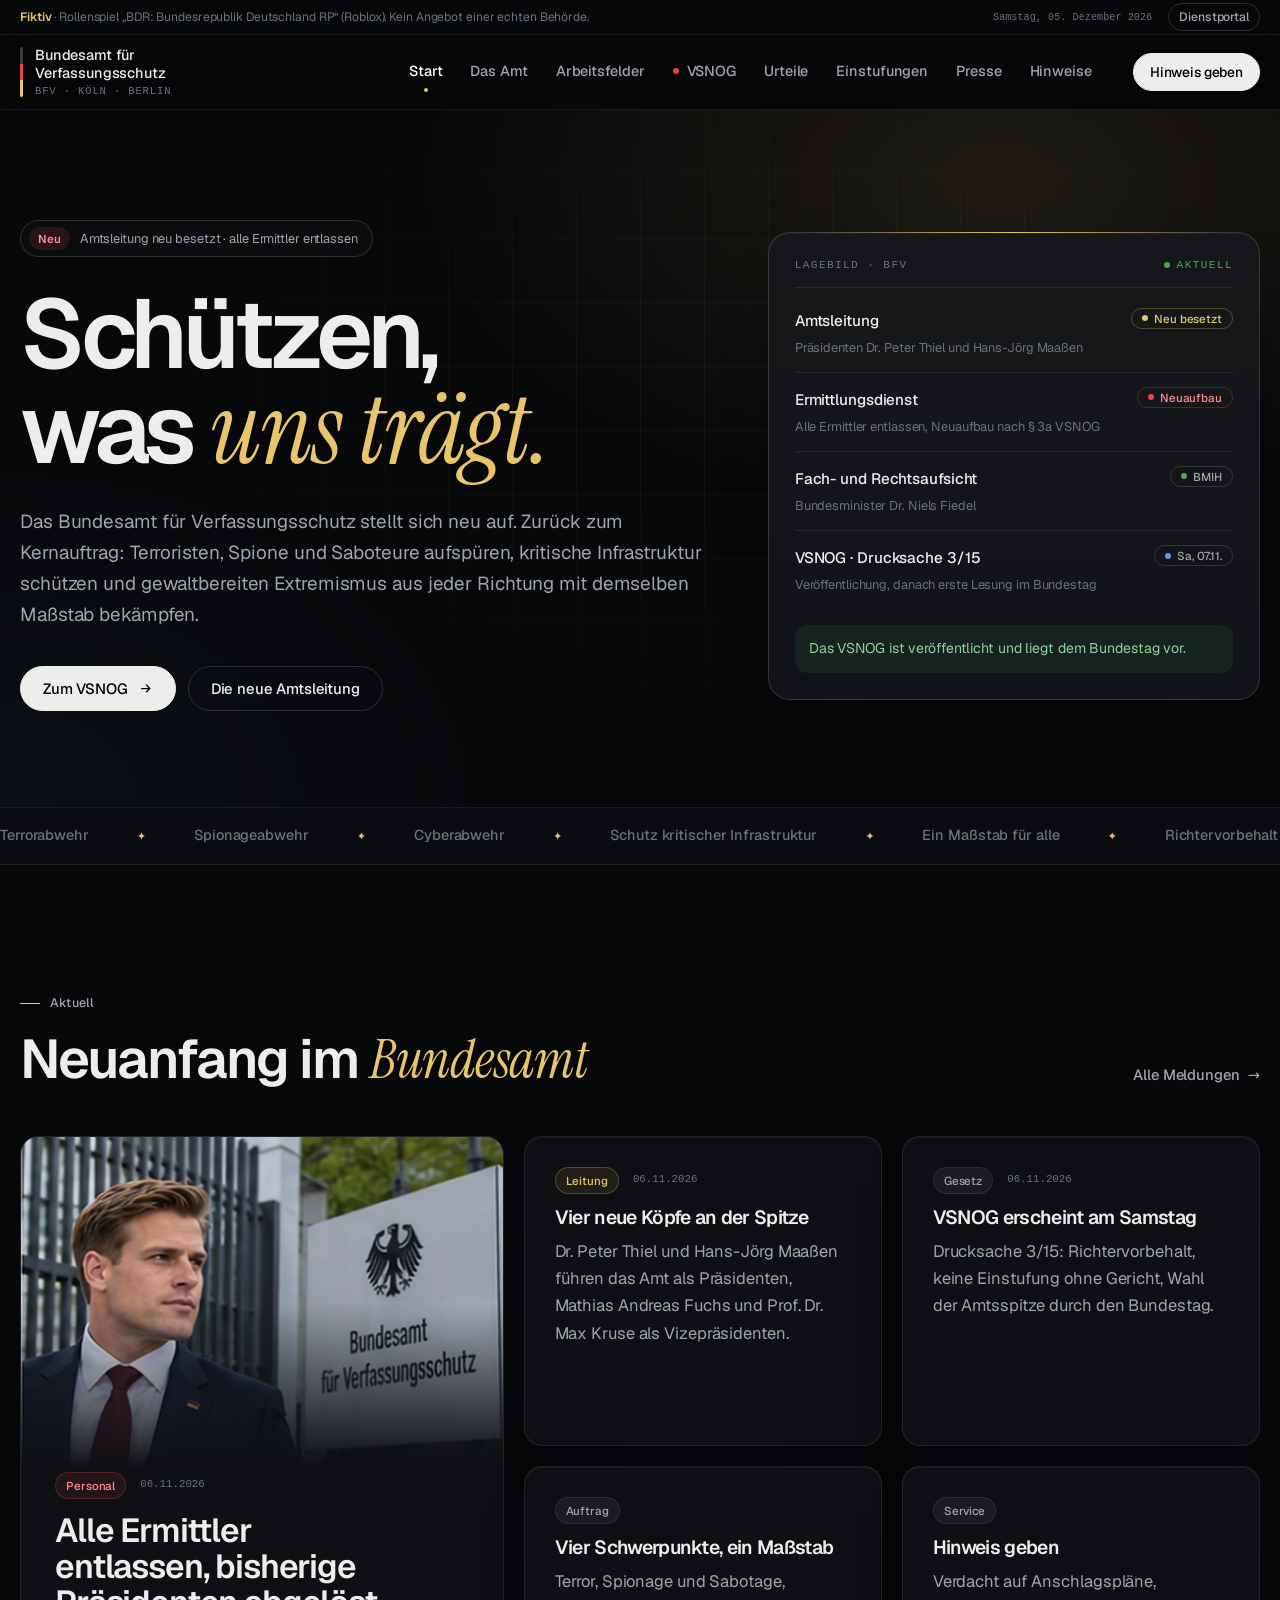
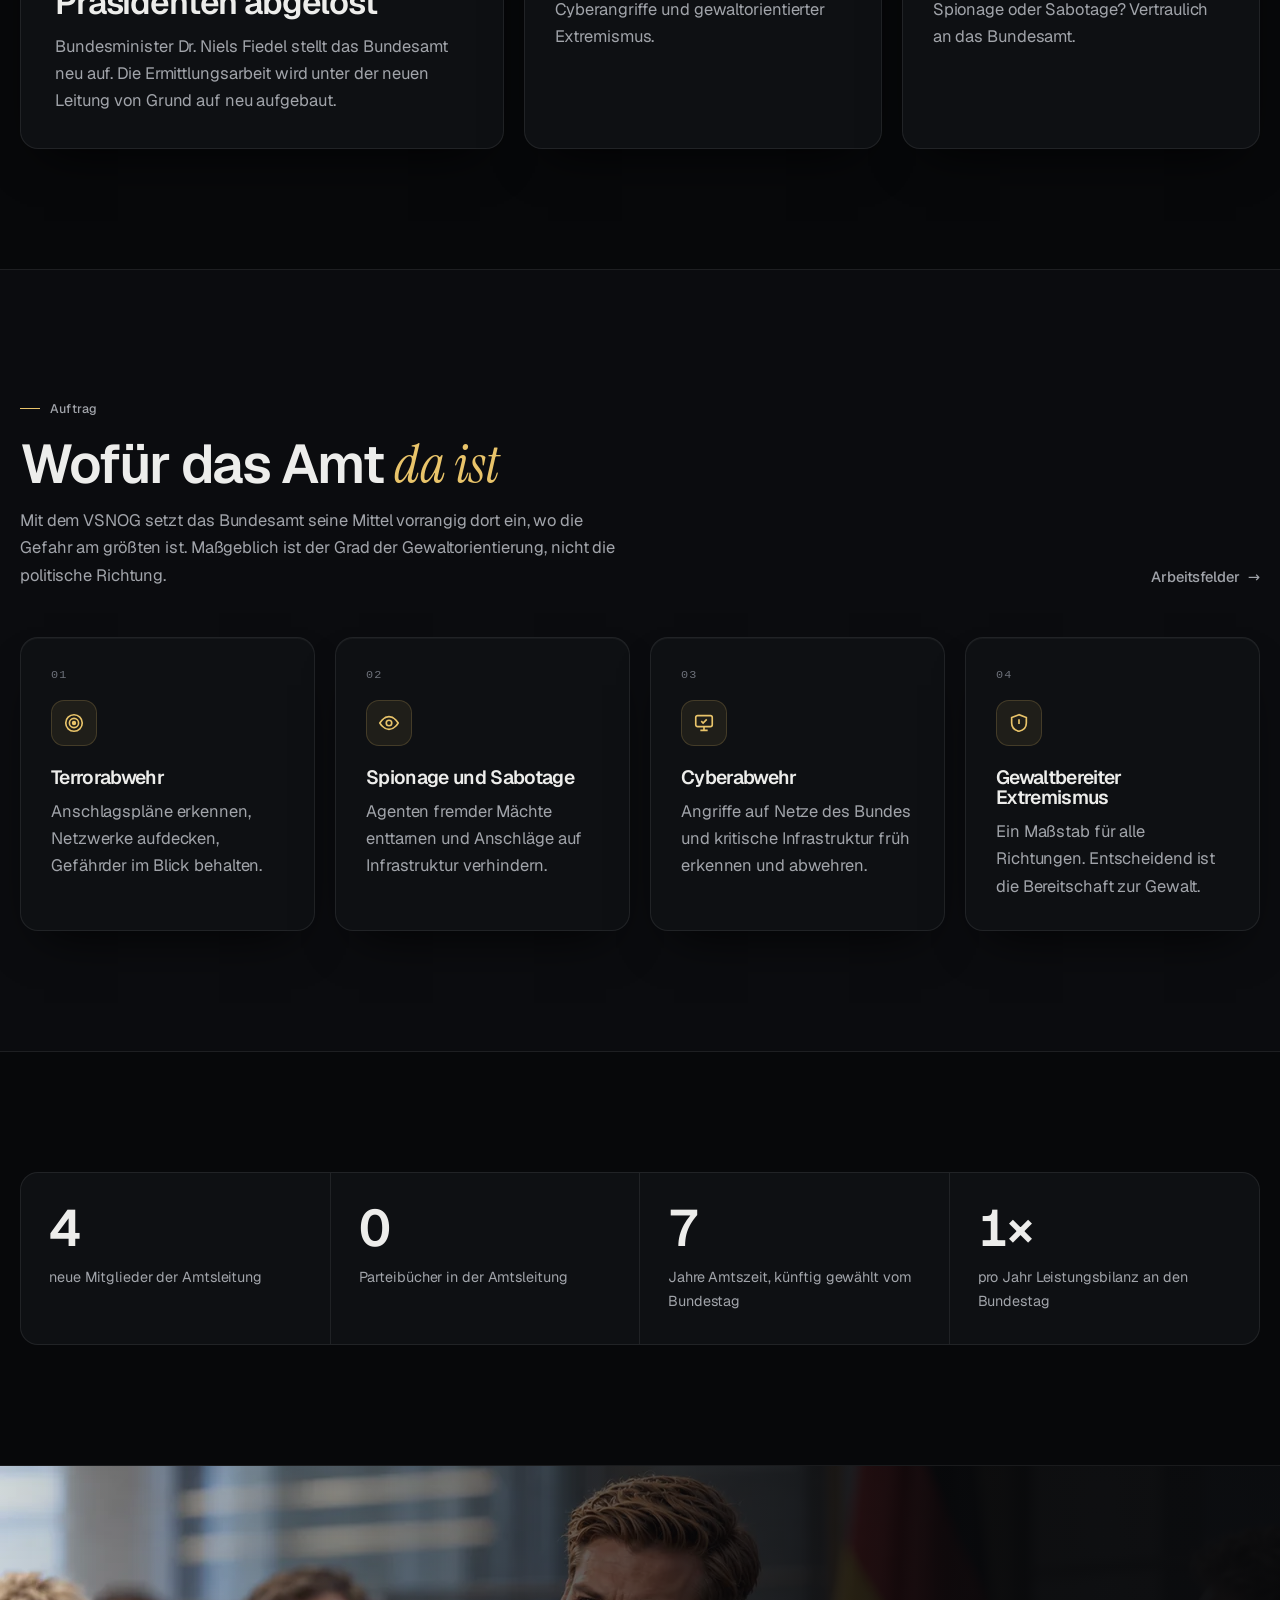
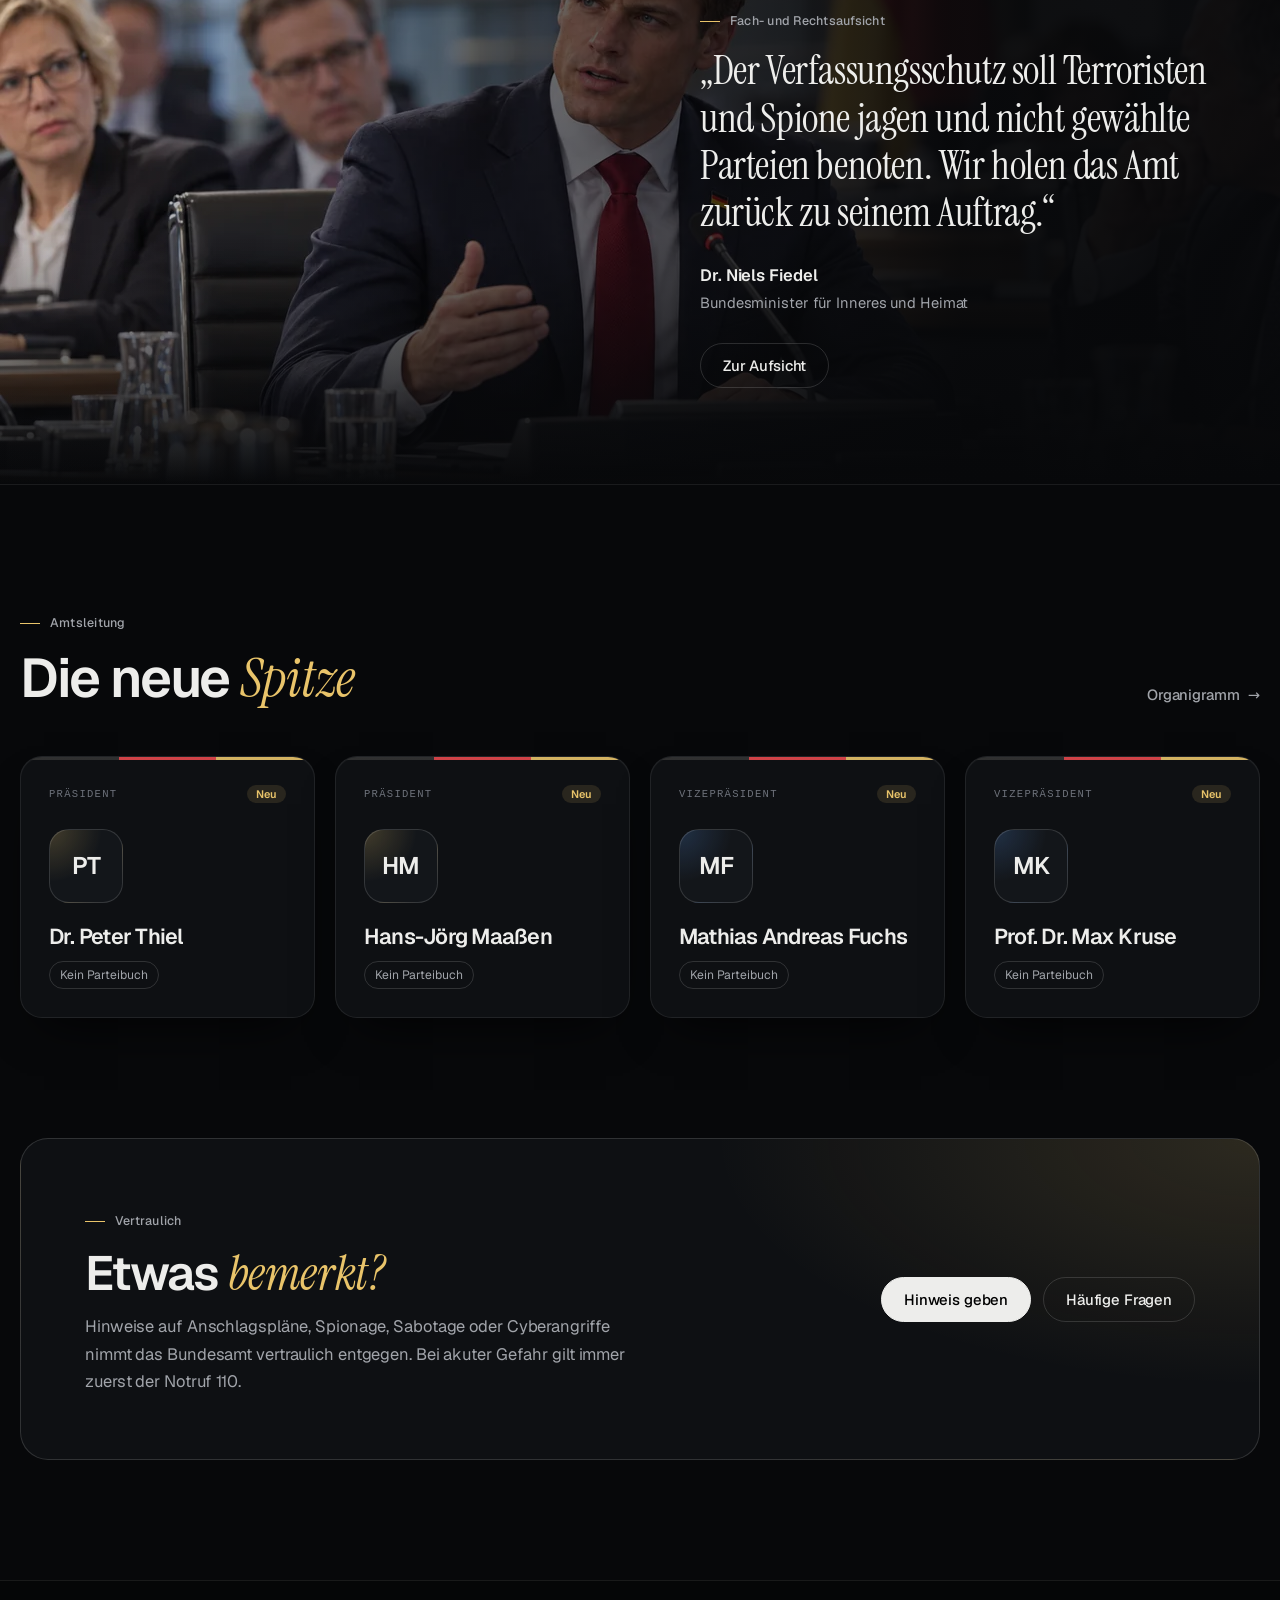
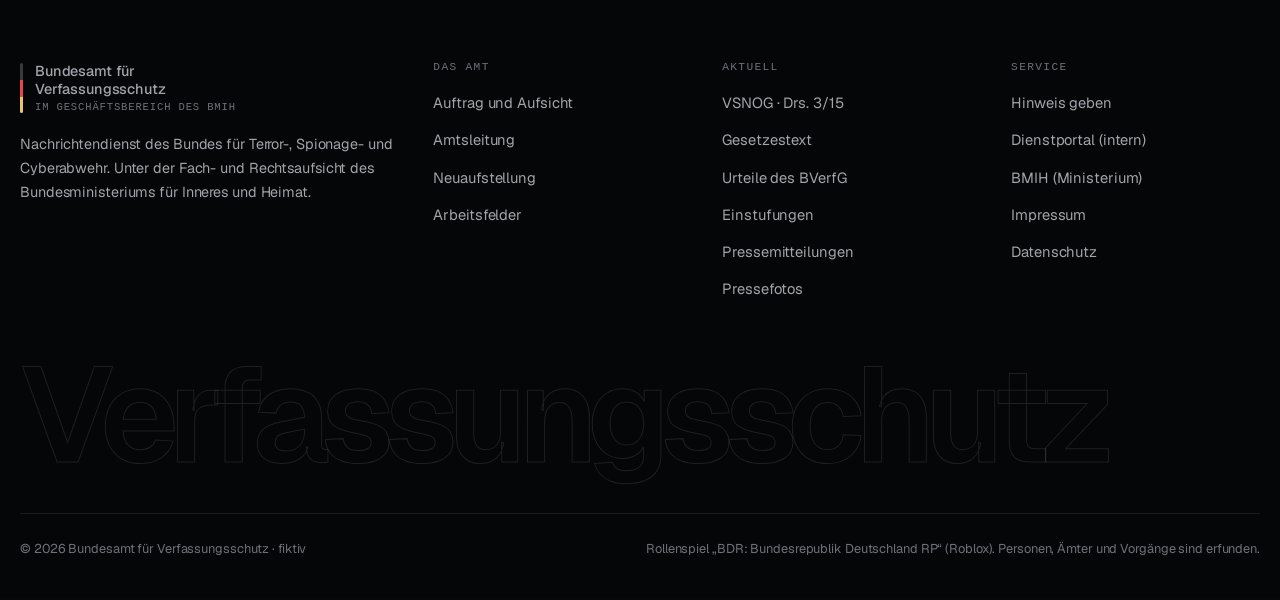
==== index.html @ f642eb8d "Cache-Version anheben, damit der neue Kopf ohne Wappen sofort ankommt Co-Authored-By: Claude Opus 5." ====
<!doctype html>
<html lang="de">
<head>
  <meta charset="utf-8">
  <meta name="viewport" content="width=device-width, initial-scale=1">
  <title>Bundesamt für Verfassungsschutz · fiktiv</title>
  <meta name="description" content="Bundesamt für Verfassungsschutz im Rollenspiel BDR: neue Amtsleitung, Neuaufstellung, VSNOG (Drucksache 3/15) und Arbeitsfelder Terror-, Spionage- und Cyberabwehr.">
  <meta name="robots" content="noindex, nofollow">
  <meta name="theme-color" content="#07080a">
  <link rel="icon" href="assets/logo.svg" type="image/svg+xml">
  <link rel="preload" href="assets/fonts/geist.woff2" as="font" type="font/woff2" crossorigin>
  <link rel="stylesheet" href="assets/vs.css?v=3">
</head>
<body data-page="start">
  <main id="main">
    <section class="hero">
      <div class="hero-grid" aria-hidden="true"></div>
      <div class="container hero-in">
        <div>
          <a class="eyebrow reveal" href="amt.html#personal"><b>Neu</b> Amtsleitung neu besetzt · alle Ermittler entlassen</a>
          <h1 class="reveal" style="--d:.05s">Schützen, was <span class="s">uns trägt.</span></h1>
          <p class="lead reveal" style="--d:.1s">Das Bundesamt für Verfassungsschutz stellt sich neu auf. Zurück zum Kernauftrag: Terroristen, Spione und Saboteure aufspüren, kritische Infrastruktur schützen und gewaltbereiten Extremismus aus jeder Richtung mit demselben Maßstab bekämpfen.</p>
          <div class="actions reveal" style="--d:.15s">
            <a class="btn btn-primary" href="vsnog.html">Zum VSNOG <svg viewBox="0 0 24 24" fill="none" stroke="currentColor" stroke-width="2" aria-hidden="true"><path d="M5 12h14M13 6l6 6-6 6"/></svg></a>
            <a class="btn" href="amt.html#leitung">Die neue Amtsleitung</a>
          </div>
        </div>
        <aside class="lage reveal" style="--d:.2s" data-release="2026-11-07T00:00:00+01:00" aria-label="Lagebild">
          <div class="lage-head"><span>Lagebild · BfV</span><span class="live">Aktuell</span></div>
          <ul>
            <li><b>Amtsleitung</b><span class="pill gold">Neu besetzt</span><small>Präsidenten Dr. Peter Thiel und Hans-Jörg Maaßen</small></li>
            <li><b>Ermittlungsdienst</b><span class="pill red">Neuaufbau</span><small>Alle Ermittler entlassen, Neuaufbau nach § 3a VSNOG</small></li>
            <li><b>Fach- und Rechtsaufsicht</b><span class="pill ok">BMIH</span><small>Bundesminister Dr. Niels Fiedel</small></li>
            <li><b>VSNOG · Drucksache 3/15</b><span class="pill blue">Sa, 07.11.</span><small>Veröffentlichung, danach erste Lesung im Bundestag</small></li>
          </ul>
          <div class="mini-clock" data-clock role="timer" aria-label="Zeit bis zur Veröffentlichung des VSNOG">
            <div><b>00</b><span>Tage</span></div><div><b>00</b><span>Std.</span></div><div><b>00</b><span>Min.</span></div><div><b>00</b><span>Sek.</span></div>
          </div>
          <p class="live-note">Das VSNOG ist veröffentlicht und liegt dem Bundestag vor.</p>
        </aside>
      </div>
    </section>

    <div class="marquee" aria-hidden="true"><div class="marquee-run">
      <span>Terrorabwehr</span><span>Spionageabwehr</span><span>Cyberabwehr</span><span>Schutz kritischer Infrastruktur</span><span>Ein Maßstab für alle</span><span>Richtervorbehalt</span><span>Kontrolle durch den Bundestag</span>
      <span>Terrorabwehr</span><span>Spionageabwehr</span><span>Cyberabwehr</span><span>Schutz kritischer Infrastruktur</span><span>Ein Maßstab für alle</span><span>Richtervorbehalt</span><span>Kontrolle durch den Bundestag</span>
    </div></div>

    <section class="section">
      <div class="container">
        <div class="section-head"><div><span class="kicker">Aktuell</span><h2>Neuanfang im <span class="s">Bundesamt</span></h2></div><a class="more" href="presse.html">Alle Meldungen</a></div>
        <div class="bento">
          <a class="card feature lift reveal" href="amt.html#personal">
            <figure><img src="assets/fotos/bfv.webp" alt="Bundesminister Dr. Niels Fiedel vor dem Bundesamt für Verfassungsschutz" width="978" height="684" decoding="async"></figure>
            <div class="body">
              <div class="meta"><span class="tag red">Personal</span><time datetime="2026-11-06">06.11.2026</time></div>
              <h3>Alle Ermittler entlassen, bisherige Präsidenten abgelöst</h3>
              <p style="margin-top:12px">Bundesminister Dr. Niels Fiedel stellt das Bundesamt neu auf. Die Ermittlungsarbeit wird unter der neuen Leitung von Grund auf neu aufgebaut.</p>
            </div>
          </a>
          <a class="card lift reveal" style="--d:.05s" href="amt.html#leitung">
            <div class="meta"><span class="tag gold">Leitung</span><time datetime="2026-11-06">06.11.2026</time></div>
            <h3>Vier neue Köpfe an der Spitze</h3>
            <p>Dr. Peter Thiel und Hans-Jörg Maaßen führen das Amt als Präsidenten, Mathias Andreas Fuchs und Prof. Dr. Max Kruse als Vizepräsidenten.</p>
          </a>
          <a class="card lift reveal" style="--d:.1s" href="vsnog.html">
            <div class="meta"><span class="tag">Gesetz</span><time datetime="2026-11-06">06.11.2026</time></div>
            <h3>VSNOG erscheint am Samstag</h3>
            <p>Drucksache 3/15: Richtervorbehalt, keine Einstufung ohne Gericht, Wahl der Amtsspitze durch den Bundestag.</p>
          </a>
          <a class="card lift reveal" style="--d:.15s" href="aufgaben.html">
            <div class="meta"><span class="tag">Auftrag</span></div>
            <h3>Vier Schwerpunkte, ein Maßstab</h3>
            <p>Terror, Spionage und Sabotage, Cyberangriffe und gewaltorientierter Extremismus.</p>
          </a>
          <a class="card lift reveal" style="--d:.2s" href="hinweise.html">
            <div class="meta"><span class="tag">Service</span></div>
            <h3>Hinweis geben</h3>
            <p>Verdacht auf Anschlagspläne, Spionage oder Sabotage? Vertraulich an das Bundesamt.</p>
          </a>
        </div>
      </div>
    </section>

    <section class="section alt">
      <div class="container">
        <div class="section-head"><div><span class="kicker">Auftrag</span><h2>Wofür das Amt <span class="s">da ist</span></h2><p>Mit dem VSNOG setzt das Bundesamt seine Mittel vorrangig dort ein, wo die Gefahr am größten ist. Maßgeblich ist der Grad der Gewaltorientierung, nicht die politische Richtung.</p></div><a class="more" href="aufgaben.html">Arbeitsfelder</a></div>
        <div class="grid-4">
          <a class="card lift reveal" href="aufgaben.html#terror"><span class="num">01</span><div class="ico"><svg viewBox="0 0 24 24" fill="none" stroke="currentColor" stroke-width="1.8" aria-hidden="true"><circle cx="12" cy="12" r="9"/><circle cx="12" cy="12" r="5"/><circle cx="12" cy="12" r="1.5" fill="currentColor"/></svg></div><h3>Terrorabwehr</h3><p>Anschlagspläne erkennen, Netzwerke aufdecken, Gefährder im Blick behalten.</p></a>
          <a class="card lift reveal" style="--d:.05s" href="aufgaben.html#spionage"><span class="num">02</span><div class="ico"><svg viewBox="0 0 24 24" fill="none" stroke="currentColor" stroke-width="1.8" aria-hidden="true"><path d="M2 12s4-7 10-7 10 7 10 7-4 7-10 7S2 12 2 12Z"/><circle cx="12" cy="12" r="3"/></svg></div><h3>Spionage und Sabotage</h3><p>Agenten fremder Mächte enttarnen und Anschläge auf Infrastruktur verhindern.</p></a>
          <a class="card lift reveal" style="--d:.1s" href="aufgaben.html#cyber"><span class="num">03</span><div class="ico"><svg viewBox="0 0 24 24" fill="none" stroke="currentColor" stroke-width="1.8" aria-hidden="true"><rect x="3" y="4" width="18" height="12" rx="2"/><path d="M8 20h8M12 16v4M9 10l2 2 4-4"/></svg></div><h3>Cyberabwehr</h3><p>Angriffe auf Netze des Bundes und kritische Infrastruktur früh erkennen und abwehren.</p></a>
          <a class="card lift reveal" style="--d:.15s" href="aufgaben.html#extremismus"><span class="num">04</span><div class="ico"><svg viewBox="0 0 24 24" fill="none" stroke="currentColor" stroke-width="1.8" aria-hidden="true"><path d="M12 3 4 6v6c0 5 3.5 8 8 9 4.5-1 8-4 8-9V6l-8-3Z"/><path d="M12 8v5M12 16h.01"/></svg></div><h3>Gewaltbereiter Extremismus</h3><p>Ein Maßstab für alle Richtungen. Entscheidend ist die Bereitschaft zur Gewalt.</p></a>
        </div>
      </div>
    </section>

    <section class="section">
      <div class="container">
        <div class="stats reveal">
          <div class="stat"><b>4</b><span>neue Mitglieder der Amtsleitung</span></div>
          <div class="stat"><b>0</b><span>Parteibücher in der Amtsleitung</span></div>
          <div class="stat"><b>7</b><span>Jahre Amtszeit, künftig gewählt vom Bundestag</span></div>
          <div class="stat"><b>1×</b><span>pro Jahr Leistungsbilanz an den Bundestag</span></div>
        </div>
      </div>
    </section>

    <section class="stage">
      <img src="assets/fotos/innenausschuss.webp" alt="Bundesminister Dr. Niels Fiedel in einer Sitzung des Innenausschusses" width="1672" height="941" loading="lazy" decoding="async">
      <div class="container">
        <figure class="reveal">
          <span class="kicker">Fach- und Rechtsaufsicht</span>
          <blockquote>„Der Verfassungsschutz soll Terroristen und Spione jagen und nicht gewählte Parteien benoten. Wir holen das Amt zurück zu seinem Auftrag.“</blockquote>
          <figcaption><b>Dr. Niels Fiedel</b><span>Bundesminister für Inneres und Heimat</span></figcaption>
          <a class="btn" href="amt.html#aufsicht">Zur Aufsicht</a>
        </figure>
      </div>
    </section>

    <section class="section">
      <div class="container">
        <div class="section-head"><div><span class="kicker">Amtsleitung</span><h2>Die neue <span class="s">Spitze</span></h2></div><a class="more" href="amt.html#leitung">Organigramm</a></div>
        <div class="grid-4">
          <article class="person reveal" data-rank="p"><div class="top"><span>Präsident</span><span class="new">Neu</span></div><div class="av" aria-hidden="true">PT</div><h3>Dr. Peter Thiel</h3><span class="party">Kein Parteibuch</span></article>
          <article class="person reveal" data-rank="p" style="--d:.05s"><div class="top"><span>Präsident</span><span class="new">Neu</span></div><div class="av" aria-hidden="true">HM</div><h3>Hans-Jörg Maaßen</h3><span class="party">Kein Parteibuch</span></article>
          <article class="person reveal" data-rank="v" style="--d:.1s"><div class="top"><span>Vizepräsident</span><span class="new">Neu</span></div><div class="av" aria-hidden="true">MF</div><h3>Mathias Andreas Fuchs</h3><span class="party">Kein Parteibuch</span></article>
          <article class="person reveal" data-rank="v" style="--d:.15s"><div class="top"><span>Vizepräsident</span><span class="new">Neu</span></div><div class="av" aria-hidden="true">MK</div><h3>Prof. Dr. Max Kruse</h3><span class="party">Kein Parteibuch</span></article>
        </div>
      </div>
    </section>

    <section class="section" style="padding-top:0">
      <div class="container">
        <div class="cta reveal">
          <div><span class="kicker">Vertraulich</span><h2>Etwas <span class="s">bemerkt?</span></h2><p>Hinweise auf Anschlagspläne, Spionage, Sabotage oder Cyberangriffe nimmt das Bundesamt vertraulich entgegen. Bei akuter Gefahr gilt immer zuerst der Notruf 110.</p></div>
          <div class="actions"><a class="btn btn-primary" href="hinweise.html">Hinweis geben</a><a class="btn" href="vsnog.html#fragen">Häufige Fragen</a></div>
        </div>
      </div>
    </section>
  </main>
  <script src="assets/vs.js?v=4"></script>
</body>
</html>
---- assets/vs.css ----
/* Bundesamt für Verfassungsschutz (fiktiv, Rollenspiel) – Gestaltung „Nacht“.
   Nur dunkel. Ruhige Flächen, Haarlinien, große Typografie, Serifen-Kursiv als Akzent. */
@font-face { font-family: "Geist"; src: url("fonts/geist.woff2") format("woff2"); font-weight: 100 900; font-display: swap; }
@font-face { font-family: "Instrument Serif"; src: url("fonts/instrument-serif.woff2") format("woff2"); font-weight: 400; font-display: swap; }
@font-face { font-family: "Instrument Serif"; src: url("fonts/instrument-serif-italic.woff2") format("woff2"); font-weight: 400; font-style: italic; font-display: swap; }
@view-transition { navigation: auto; }

:root {
  color-scheme: dark;
  --font: "Geist", "Segoe UI", system-ui, sans-serif;
  --serif: "Instrument Serif", Georgia, serif;
  --mono: ui-monospace, "SF Mono", "Cascadia Mono", Consolas, monospace;
  --bg: #07080a;
  --bg-2: #0b0c0f;
  --surface: #0e1013;
  --surface-2: #13161a;
  --text: #ededeb;
  --text-2: #a1a4aa;
  --text-3: #6d717a;
  --line: rgb(255 255 255 / 0.08);
  --line-2: rgb(255 255 255 / 0.14);
  --gold: #e9c46a;
  --red: #e5484d;
  --ok: #46a758;
  --blue: #5b9cf5;
  --radius: 18px;
  --shadow: 0 1px 0 rgb(255 255 255 / 0.04) inset, 0 24px 48px -24px rgb(0 0 0 / 0.9);
  --ease: cubic-bezier(.22, 1, .36, 1);
  --w: 1240px;
}

*, *::before, *::after { box-sizing: border-box; }
html { scroll-behavior: smooth; scroll-padding-top: 140px; -webkit-text-size-adjust: 100%; }
body { margin: 0; background: var(--bg); color: var(--text); font: 400 16.5px/1.65 var(--font); letter-spacing: -0.006em; -webkit-font-smoothing: antialiased; overflow-x: hidden; }
img { max-width: 100%; height: auto; display: block; }
h1, h2, h3, h4 { margin: 0; font-weight: 600; letter-spacing: -0.035em; line-height: 1.05; text-wrap: balance; }
p { margin: 0; text-wrap: pretty; }
a { color: var(--text); text-decoration-color: var(--line-2); text-underline-offset: 4px; transition: color .2s, text-decoration-color .2s; }
a:hover { color: #fff; text-decoration-color: var(--gold); }
::selection { background: var(--gold); color: #000; }
:focus-visible { outline: 2px solid var(--gold); outline-offset: 3px; border-radius: 6px; }
.container { width: min(var(--w), 100% - 40px); margin-inline: auto; }
.muted { color: var(--text-2); }
.mono, time { font-family: var(--mono); font-size: .84em; letter-spacing: 0; }
.s { font-family: var(--serif); font-style: italic; font-weight: 400; letter-spacing: -0.01em; color: var(--gold); }
.skip { position: absolute; left: -999px; top: 8px; z-index: 200; padding: 10px 16px; background: var(--text); color: #000; border-radius: 99px; }
.skip:focus { left: 12px; }

/* Lesefortschritt */
.read-progress { position: fixed; inset: 0 0 auto 0; height: 2px; z-index: 120; pointer-events: none; transform-origin: 0 50%; transform: scaleX(var(--rp, 0)); background: linear-gradient(90deg, #333 0 33.3%, var(--red) 33.3% 66.6%, var(--gold) 66.6%); }

/* Hinweisleiste: fiktiv */
.rp-bar { border-bottom: 1px solid var(--line); background: var(--bg); color: var(--text-3); font-size: .76rem; }
.rp-bar .container { display: flex; align-items: center; justify-content: space-between; gap: 16px; min-height: 34px; }
.rp-bar b { color: var(--gold); font-weight: 600; }
.rp-bar .day { white-space: nowrap; }

/* Kopf */
.site-header { position: sticky; top: 0; z-index: 100; background: rgb(7 8 10 / .74); backdrop-filter: saturate(160%) blur(18px); -webkit-backdrop-filter: saturate(160%) blur(18px); border-bottom: 1px solid var(--line); view-transition-name: kopf; }
.head-row { display: flex; align-items: center; gap: 28px; min-height: 74px; }
.logo { display: inline-flex; align-items: stretch; gap: 12px; text-decoration: none; color: var(--text); flex-shrink: 0; }
.logo .flag { display: flex; flex-direction: column; width: 3px; border-radius: 2px; overflow: hidden; }
.logo .flag i { flex: 1; }
.logo .flag i:nth-child(1) { background: #3a3a3a; }
.logo .flag i:nth-child(2) { background: var(--red); }
.logo .flag i:nth-child(3) { background: var(--gold); }
.logo .words { font-size: .9rem; font-weight: 500; letter-spacing: -0.01em; line-height: 1.22; }
.logo .words small { display: block; margin-top: 3px; color: var(--text-3); font: 500 .66rem var(--mono); letter-spacing: .08em; text-transform: uppercase; }
.mainnav { display: flex; gap: 2px; margin-left: auto; }
.mainnav a { position: relative; padding: 8px 13px; border-radius: 99px; color: var(--text-2); font-size: .9rem; font-weight: 500; text-decoration: none; transition: color .2s, background .2s; }
.mainnav a::after { content: ""; position: absolute; left: 50%; bottom: 0; width: 4px; height: 4px; border-radius: 50%; background: var(--gold); transform: translateX(-50%) scale(0); transition: transform .3s var(--ease); }
.mainnav a:hover { color: var(--text); background: rgb(255 255 255 / .04); }
.mainnav a[aria-current="page"] { color: #fff; }
.mainnav a[aria-current="page"]::after { transform: translateX(-50%) scale(1); }
.mainnav a.hot::before { content: ""; display: inline-block; width: 6px; height: 6px; margin-right: 8px; vertical-align: 2px; border-radius: 50%; background: var(--red); animation: hot 2.2s ease-out infinite; }
@keyframes hot { 0% { box-shadow: 0 0 0 0 rgb(229 72 77 / .6); } 70%, 100% { box-shadow: 0 0 0 7px rgb(229 72 77 / 0); } }
.head-cta { flex-shrink: 0; }
.menu-btn { display: none; margin-left: auto; width: 44px; height: 44px; align-items: center; justify-content: center; border: 1px solid var(--line-2); border-radius: 99px; background: transparent; color: var(--text); cursor: pointer; }
.menu-btn svg { width: 18px; height: 18px; }

/* Schaltflächen */
.btn { position: relative; display: inline-flex; align-items: center; gap: 10px; padding: 12px 22px; border: 1px solid var(--line-2); border-radius: 99px; background: transparent; color: var(--text); font: 500 .93rem var(--font); letter-spacing: -0.01em; text-decoration: none; cursor: pointer; transition: background .25s, border-color .25s, color .25s, transform .25s var(--ease), box-shadow .25s; }
.btn:hover { background: rgb(255 255 255 / .06); border-color: rgb(255 255 255 / .3); color: #fff; transform: translateY(-1px); }
.btn:active { transform: scale(.98); }
.btn-primary { background: var(--text); border-color: var(--text); color: #000; }
.btn-primary:hover { background: #fff; border-color: #fff; color: #000; box-shadow: 0 10px 40px -10px rgb(233 196 106 / .55); }
.btn-sm { padding: 9px 16px; font-size: .86rem; }
.btn svg { width: 15px; height: 15px; }

/* Abschnitte */
.section { padding: 120px 0; }
.section.alt { background: var(--bg-2); border-block: 1px solid var(--line); }
.section-head { display: flex; justify-content: space-between; align-items: end; gap: 24px; margin-bottom: 48px; }
.section-head h2 { font-size: clamp(2rem, 4.4vw, 3.4rem); }
.section-head p { margin-top: 14px; max-width: 60ch; color: var(--text-2); }
.kicker { display: inline-flex; align-items: center; gap: 10px; margin-bottom: 16px; color: var(--text-2); font-size: .78rem; font-weight: 500; letter-spacing: .02em; }
.kicker::before { content: ""; width: 20px; height: 1px; background: var(--gold); }
.more { display: inline-flex; align-items: center; gap: 8px; color: var(--text-2); font-size: .92rem; font-weight: 500; text-decoration: none; white-space: nowrap; }
.more::after { content: "→"; transition: transform .3s var(--ease); }
.more:hover { color: #fff; }
.more:hover::after { transform: translateX(4px); }

/* Startbühne */
.hero { position: relative; overflow: hidden; isolation: isolate; padding: 110px 0 96px; border-bottom: 1px solid var(--line); }
.hero::before { content: ""; position: absolute; inset: 0; z-index: -2;
  background: radial-gradient(900px 520px at 78% 10%, rgb(233 196 106 / .10), transparent 65%), radial-gradient(700px 500px at 0% 100%, rgb(91 156 245 / .05), transparent 70%); }
.hero-grid { position: absolute; inset: 0; z-index: -1; opacity: .5; pointer-events: none; overflow: hidden;
  background-image: linear-gradient(var(--line) 1px, transparent 1px), linear-gradient(90deg, var(--line) 1px, transparent 1px);
  background-size: 64px 64px; mask-image: radial-gradient(70% 70% at 60% 40%, #000 20%, transparent 75%); -webkit-mask-image: radial-gradient(70% 70% at 60% 40%, #000 20%, transparent 75%); }
.hero-grid::after { content: ""; position: absolute; left: 0; right: 0; height: 160px; top: -160px; background: linear-gradient(180deg, transparent, rgb(233 196 106 / .07), transparent); animation: scan 9s linear infinite; }
@keyframes scan { to { transform: translateY(1100px); } }
.hero-in { display: grid; grid-template-columns: minmax(0, 1.25fr) minmax(0, .9fr); gap: 64px; align-items: center; }
.eyebrow { display: inline-flex; flex-wrap: wrap; align-items: center; gap: 10px; margin-bottom: 30px; padding: 6px 14px 6px 8px; border: 1px solid var(--line-2); border-radius: 99px; color: var(--text-2); font-size: .8rem; text-decoration: none; background: rgb(255 255 255 / .02); }
.eyebrow b { padding: 2px 9px; border-radius: 99px; background: rgb(229 72 77 / .14); color: #ff8b8e; font-weight: 600; font-size: .72rem; }
a.eyebrow:hover { border-color: rgb(255 255 255 / .3); color: var(--text); }
.hero h1 { font-size: clamp(3rem, 7.6vw, 6.4rem); letter-spacing: -0.055em; line-height: .96; }
.hero h1 .s { display: inline-block; font-size: 1.04em; padding-right: .05em; }
.hero .lead { max-width: 54ch; margin-top: 28px; font-size: 1.18rem; color: var(--text-2); }
.hero .actions { display: flex; flex-wrap: wrap; gap: 12px; margin-top: 36px; }

/* Lagebild-Tafel */
.lage { position: relative; padding: 26px; border: 1px solid var(--line-2); border-radius: 22px; background: linear-gradient(180deg, rgb(255 255 255 / .03), rgb(255 255 255 / .01)), var(--surface); box-shadow: var(--shadow); }
.lage::before { content: ""; position: absolute; left: 26px; right: 26px; top: -1px; height: 1px; background: linear-gradient(90deg, transparent, var(--gold), transparent); }
.lage-head { display: flex; align-items: center; justify-content: space-between; gap: 12px; padding-bottom: 16px; margin-bottom: 6px; border-bottom: 1px solid var(--line); }
.lage-head span { font: 500 .7rem var(--mono); letter-spacing: .12em; text-transform: uppercase; color: var(--text-3); }
.lage-head .live { display: inline-flex; align-items: center; gap: 7px; color: var(--ok); }
.lage-head .live::before { content: ""; width: 6px; height: 6px; border-radius: 50%; background: currentColor; animation: hot 2.2s ease-out infinite; }
.lage ul { list-style: none; margin: 0; padding: 0; }
.lage li { display: grid; grid-template-columns: 1fr auto; gap: 4px 16px; padding: 14px 0; border-bottom: 1px solid var(--line); }
.lage li:last-child { border-bottom: 0; }
.lage li small { grid-column: 1 / -1; color: var(--text-3); font-size: .8rem; }
.lage li b { font-weight: 500; font-size: .95rem; }
.pill { justify-self: end; align-self: start; display: inline-flex; align-items: center; gap: 6px; padding: 2px 10px; border-radius: 99px; border: 1px solid var(--line-2); font: 500 .72rem var(--font); color: var(--text-2); white-space: nowrap; }
.pill::before { content: ""; width: 6px; height: 6px; border-radius: 50%; background: var(--c, var(--text-3)); }
.pill.ok { --c: var(--ok); }
.pill.red { --c: var(--red); color: #ff8b8e; border-color: rgb(229 72 77 / .3); }
.pill.gold { --c: var(--gold); color: var(--gold); border-color: rgb(233 196 106 / .3); }
.pill.blue { --c: var(--blue); }
.mini-clock { display: grid; grid-template-columns: repeat(4, 1fr); gap: 8px; margin-top: 18px; }
.mini-clock div { padding: 10px 4px; text-align: center; border: 1px solid var(--line); border-radius: 12px; background: var(--bg-2); }
.mini-clock b { display: block; font-size: 1.5rem; font-weight: 600; letter-spacing: -0.04em; font-variant-numeric: tabular-nums; }
.mini-clock span { color: var(--text-3); font-size: .7rem; }
.is-live .mini-clock { display: none; }
.live-note { display: none; margin-top: 16px; padding: 12px 14px; border-radius: 12px; background: rgb(70 167 88 / .1); color: #8fd19c; font-size: .88rem; }
.is-live .live-note { display: block; }

/* Laufband */
.marquee { overflow: hidden; border-bottom: 1px solid var(--line); background: var(--bg-2); }
.marquee-run { display: flex; width: max-content; gap: 48px; padding: 16px 0; animation: run 40s linear infinite; }
.marquee span { display: inline-flex; align-items: center; gap: 48px; color: var(--text-3); font-size: .9rem; font-weight: 500; white-space: nowrap; }
.marquee span::after { content: "✦"; color: var(--gold); font-size: .7rem; }
@keyframes run { to { transform: translateX(-50%); } }

/* Flächen */
.card { position: relative; isolation: isolate; padding: 30px; background: var(--surface); border: 1px solid var(--line); border-radius: var(--radius); box-shadow: var(--shadow); transition: border-color .35s, transform .5s var(--ease); }
.card::after { content: ""; position: absolute; inset: 0; z-index: -1; border-radius: inherit; opacity: 0; pointer-events: none; transition: opacity .4s; background: radial-gradient(420px circle at var(--mx, 50%) var(--my, 0%), rgb(233 196 106 / .07), transparent 60%); }
.card:hover::after { opacity: 1; }
a.card { display: block; text-decoration: none; color: var(--text); }
a.card:hover, .card.lift:hover { border-color: var(--line-2); transform: translateY(-3px); color: var(--text); }
.card h3 { font-size: 1.2rem; margin-bottom: 10px; }
.card p { color: var(--text-2); }
.ico { display: grid; place-items: center; width: 46px; height: 46px; margin-bottom: 22px; border-radius: 13px; color: var(--gold); background: rgb(233 196 106 / .08); border: 1px solid rgb(233 196 106 / .18); }
.ico svg { width: 22px; height: 22px; }
.grid-4 { display: grid; grid-template-columns: repeat(4, minmax(0, 1fr)); gap: 20px; }
.grid-3 { display: grid; grid-template-columns: repeat(3, minmax(0, 1fr)); gap: 20px; }
.grid-2 { display: grid; grid-template-columns: repeat(2, minmax(0, 1fr)); gap: 20px; }
.two { display: grid; grid-template-columns: minmax(0, 1fr) minmax(0, 1.1fr); gap: 64px; align-items: start; }
.num { display: block; margin-bottom: 18px; color: var(--text-3); font: 500 .74rem var(--mono); letter-spacing: .1em; }
.card .foot { display: flex; justify-content: space-between; align-items: center; gap: 12px; margin-top: 22px; padding-top: 16px; border-top: 1px solid var(--line); color: var(--text-3); font-size: .8rem; }

/* Bento Start */
.bento { display: grid; grid-template-columns: 1.35fr 1fr 1fr; gap: 20px; }
.bento .feature { grid-row: span 2; display: flex; flex-direction: column; padding: 0; overflow: hidden; }
.bento .feature figure { margin: 0; position: relative; aspect-ratio: 16 / 11; overflow: hidden; }
.bento .feature img { width: 100%; height: 100%; object-fit: cover; transition: transform 1.2s var(--ease); }
.bento .feature:hover img { transform: scale(1.03); }
.bento .feature figure::after { content: ""; position: absolute; inset: auto 0 0 0; height: 50%; background: linear-gradient(transparent, var(--surface)); }
.bento .feature .body { padding: 4px 34px 34px; margin-top: auto; }
.bento .feature h3 { font-size: clamp(1.6rem, 2.6vw, 2.2rem); letter-spacing: -0.035em; line-height: 1.08; }
.meta { display: flex; flex-wrap: wrap; align-items: center; gap: 8px 14px; margin-bottom: 14px; color: var(--text-3); font-size: .8rem; }
.tag { padding: 3px 10px; border-radius: 99px; background: rgb(255 255 255 / .05); border: 1px solid var(--line); color: var(--text-2); font-size: .72rem; font-weight: 500; }
.tag.red { background: rgb(229 72 77 / .1); border-color: rgb(229 72 77 / .25); color: #ff8b8e; }
.tag.gold { background: rgb(233 196 106 / .08); border-color: rgb(233 196 106 / .25); color: var(--gold); }

/* Zahlen */
.stats { display: grid; grid-template-columns: repeat(4, minmax(0, 1fr)); border: 1px solid var(--line); border-radius: var(--radius); overflow: hidden; background: var(--surface); }
.stat { padding: 30px 28px; border-right: 1px solid var(--line); }
.stat:last-child { border-right: 0; }
.stat b { display: block; font-size: clamp(2.2rem, 4vw, 3.2rem); font-weight: 600; letter-spacing: -0.05em; line-height: 1; font-variant-numeric: tabular-nums; }
.stat b .s { font-size: .9em; }
.stat span { display: block; margin-top: 12px; color: var(--text-2); font-size: .9rem; }

/* Zitat mit Foto */
.stage { position: relative; overflow: hidden; isolation: isolate; min-height: 620px; display: flex; align-items: flex-end; border-block: 1px solid var(--line); }
.stage > img { position: absolute; inset: 0; z-index: -2; width: 100%; height: 100%; object-fit: cover; object-position: 30% 30%; }
.stage::before { content: ""; position: absolute; inset: 0; z-index: -1; background: linear-gradient(90deg, rgb(7 8 10 / .15) 0%, rgb(7 8 10 / .7) 52%, rgb(7 8 10 / .96) 75%), linear-gradient(0deg, var(--bg) 0%, transparent 40%); }
.stage .container { display: flex; justify-content: flex-end; padding: 96px 0; }
.stage figure { margin: 0; max-width: 560px; }
.stage blockquote { margin: 0 0 26px; font-family: var(--serif); font-size: clamp(1.7rem, 3.2vw, 2.5rem); line-height: 1.18; letter-spacing: -0.01em; }
.stage figcaption b { display: block; font-weight: 600; }
.stage figcaption span { color: var(--text-2); font-size: .92rem; }
.stage .btn { margin-top: 26px; }

/* Leitung / Organigramm */
.org { display: grid; justify-items: center; }
.org-top { display: flex; align-items: center; gap: 22px; padding: 22px 30px 22px 22px; background: var(--surface); border: 1px solid var(--line-2); border-radius: 22px; box-shadow: var(--shadow); }
.org-top img { width: 76px; height: 76px; border-radius: 50%; object-fit: cover; border: 1px solid var(--line-2); }
.org-top h3 { font-size: 1.3rem; }
.role { display: block; margin-bottom: 6px; color: var(--gold); font: 500 .7rem var(--mono); letter-spacing: .12em; text-transform: uppercase; }
.org-line { width: 1px; height: 48px; background: linear-gradient(var(--line-2), var(--gold)); }
.tier { margin: 8px 0 22px; padding: 4px 12px; border: 1px solid var(--line-2); border-radius: 99px; color: var(--text-2); font: 500 .74rem var(--mono); letter-spacing: .08em; text-transform: uppercase; background: var(--bg); }
.people { display: grid; grid-template-columns: repeat(2, minmax(0, 340px)); gap: 20px; justify-content: center; width: 100%; }
.person { position: relative; overflow: hidden; padding: 28px; border: 1px solid var(--line); border-radius: 22px; background: var(--surface); box-shadow: var(--shadow); transition: transform .5s var(--ease), border-color .35s; }
.person:hover { transform: translateY(-3px); border-color: var(--line-2); }
.person::before { content: ""; position: absolute; inset: 0 0 auto 0; height: 3px; background: linear-gradient(90deg, #333 0 33.3%, var(--red) 33.3% 66.6%, var(--gold) 66.6%); opacity: .9; }
.person .top { display: flex; justify-content: space-between; align-items: center; margin-bottom: 26px; color: var(--text-3); font: 500 .66rem var(--mono); letter-spacing: .12em; text-transform: uppercase; }
.person .new { padding: 2px 9px; border-radius: 99px; background: rgb(233 196 106 / .12); color: var(--gold); font: 600 .68rem var(--font); letter-spacing: 0; text-transform: none; }
.av { display: grid; place-items: center; width: 74px; height: 74px; margin-bottom: 22px; border-radius: 20px; font-size: 1.5rem; font-weight: 600; letter-spacing: -0.04em; color: var(--text); background: radial-gradient(120% 120% at 0% 0%, rgb(233 196 106 / .22), transparent 60%), var(--surface-2); border: 1px solid var(--line-2); }
.person[data-rank="v"] .av { background: radial-gradient(120% 120% at 0% 0%, rgb(91 156 245 / .2), transparent 60%), var(--surface-2); }
.person h3 { font-size: 1.35rem; }
.person p { margin-top: 12px; color: var(--text-2); font-size: .92rem; }
.person .party { display: inline-flex; margin-top: 14px; padding: 3px 10px; border-radius: 99px; border: 1px solid var(--line-2); color: var(--text-2); font-size: .76rem; }
.person .code { height: 22px; margin-top: 24px; opacity: .35; background: repeating-linear-gradient(90deg, var(--text) 0 2px, transparent 2px 4px, var(--text) 4px 5px, transparent 5px 9px, var(--text) 9px 12px, transparent 12px 14px); }

/* Personalmeldungen */
.alert { display: grid; grid-template-columns: auto 1fr auto; gap: 24px; align-items: start; padding: 30px; border: 1px solid rgb(229 72 77 / .18); border-radius: var(--radius); background: radial-gradient(90% 140% at 0% 0%, rgb(229 72 77 / .06), transparent 60%), var(--surface); }
.alert + .alert { margin-top: 16px; }
.alert .ic { display: grid; place-items: center; width: 48px; height: 48px; border-radius: 13px; color: #ff8b8e; background: rgb(229 72 77 / .1); border: 1px solid rgb(229 72 77 / .25); }
.alert .ic svg { width: 22px; height: 22px; }
.alert time { color: var(--text-3); }
.alert h3 { margin: 8px 0 10px; font-size: 1.35rem; }
.alert p { color: var(--text-2); max-width: 70ch; }
.stamp { padding: 6px 14px; border-radius: 99px; border: 1px solid rgb(229 72 77 / .4); color: #ff8b8e; font-size: .8rem; font-weight: 500; background: rgb(229 72 77 / .08); white-space: nowrap; }

/* Foto-Band */
.photo-band { display: grid; grid-template-columns: 1.2fr 1fr; margin: 0 0 24px; overflow: hidden; border: 1px solid var(--line); border-radius: var(--radius); background: var(--surface); }
.photo-band img { width: 100%; height: 100%; object-fit: cover; min-height: 320px; }
.photo-band figcaption { display: flex; flex-direction: column; justify-content: center; gap: 10px; padding: 48px; }
.photo-band figcaption b { font-size: 1.8rem; font-weight: 600; letter-spacing: -0.035em; line-height: 1.1; }
.photo-band figcaption span { color: var(--text-2); }

/* Seitenkopf */
.page-head { position: relative; overflow: hidden; isolation: isolate; padding: 100px 0 80px; border-bottom: 1px solid var(--line); }
.page-head::before { content: ""; position: absolute; inset: 0; z-index: -2; background: radial-gradient(700px 360px at 80% 0%, rgb(233 196 106 / .08), transparent 70%); }
.page-head .hero-grid { opacity: .35; }
.page-head h1 { max-width: 18ch; font-size: clamp(2.6rem, 6.4vw, 5rem); letter-spacing: -0.045em; margin-bottom: 20px; }
.page-head p { max-width: 62ch; font-size: 1.15rem; color: var(--text-2); }
.crumbs { margin-bottom: 26px; color: var(--text-3); font-size: .8rem; }
.crumbs a { color: var(--text-3); }

/* Unternavigation */
.subnav { position: sticky; top: 75px; z-index: 50; border-bottom: 1px solid var(--line); background: rgb(7 8 10 / .82); backdrop-filter: blur(16px); -webkit-backdrop-filter: blur(16px); }
.subnav .container { display: flex; gap: 4px; overflow-x: auto; padding: 10px 0; scrollbar-width: none; }
.subnav .container::-webkit-scrollbar { display: none; }
.subnav a { flex-shrink: 0; padding: 7px 14px; border-radius: 99px; color: var(--text-2); font-size: .88rem; text-decoration: none; transition: background .2s, color .2s; }
.subnav a:hover { color: var(--text); background: rgb(255 255 255 / .05); }
.subnav a.on { background: var(--gold); color: #000; }

/* Vergleich */
.compare { border: 1px solid var(--line); border-radius: var(--radius); overflow: hidden; background: var(--surface); }
.cmp-row { display: grid; grid-template-columns: 1fr 1.3fr 1.3fr; gap: 24px; padding: 20px 28px; border-bottom: 1px solid var(--line); }
.cmp-row:last-child { border-bottom: 0; }
.cmp-head { background: var(--bg-2); color: var(--text-3); font: 500 .72rem var(--mono); letter-spacing: .1em; text-transform: uppercase; }
.cmp-head .g { color: var(--gold); }
.cmp-row b { font-weight: 500; }
.cmp-row .old { color: var(--text-3); text-decoration: line-through; text-decoration-color: rgb(229 72 77 / .5); }
.cmp-row .new::before { content: "✓ "; color: var(--ok); }

/* Zeitleiste */
.timeline { display: grid; grid-template-columns: repeat(5, minmax(0, 1fr)); list-style: none; margin: 0; padding: 0; }
.timeline li { position: relative; padding: 34px 20px 0 0; }
.timeline li::before { content: ""; position: absolute; top: 8px; left: 0; right: 0; height: 1px; background: var(--line-2); }
.timeline li::after { content: ""; position: absolute; top: 3px; left: 0; width: 11px; height: 11px; border-radius: 50%; background: var(--bg); border: 1px solid var(--line-2); }
.timeline li.done::after { background: var(--text); border-color: var(--text); }
.timeline li.now::after { background: var(--gold); border-color: var(--gold); box-shadow: 0 0 0 6px rgb(233 196 106 / .18); }
.timeline time { color: var(--text-3); }
.timeline b { display: block; margin: 6px 0; font-weight: 600; }
.timeline p { color: var(--text-2); font-size: .9rem; }

/* FAQ */
.faq { display: grid; gap: 12px; }
.faq details { border: 1px solid var(--line); border-radius: 16px; background: var(--surface); transition: border-color .3s; }
.faq details[open] { border-color: var(--line-2); }
.faq summary { display: flex; justify-content: space-between; align-items: center; gap: 16px; padding: 20px 24px; cursor: pointer; list-style: none; font-weight: 500; }
.faq summary::-webkit-details-marker { display: none; }
.faq summary::after { content: "+"; color: var(--gold); font-size: 1.3rem; transition: transform .3s var(--ease); }
.faq details[open] summary::after { transform: rotate(45deg); }
.faq details p { padding: 0 24px 22px; color: var(--text-2); }

/* Gesetzestext */
.law-text { display: grid; grid-template-columns: 240px minmax(0, 1fr); gap: 48px; align-items: start; }
.law-toc { position: sticky; top: 150px; display: grid; gap: 4px; padding: 20px; border: 1px solid var(--line); border-radius: 16px; background: var(--surface); }
.law-toc b { margin-bottom: 8px; color: var(--text-3); font: 500 .7rem var(--mono); letter-spacing: .12em; text-transform: uppercase; }
.law-toc a { padding: 6px 10px; border-radius: 8px; color: var(--text-2); font-size: .9rem; text-decoration: none; }
.law-toc a:hover { background: rgb(255 255 255 / .05); color: var(--text); }
.art { margin-bottom: 44px; }
.art h3 { font-size: 1.7rem; }
.art .sub { margin: 6px 0 20px; color: var(--gold); font-family: var(--serif); font-style: italic; font-size: 1.3rem; }
.art details { margin-bottom: 12px; border: 1px solid var(--line); border-radius: 16px; background: var(--surface); }
.art summary { padding: 18px 22px; cursor: pointer; list-style: none; font-weight: 500; }
.art summary::-webkit-details-marker { display: none; }
.art summary small { margin-left: 8px; color: var(--text-3); font-weight: 400; }
.art summary::before { content: "§"; margin-right: 12px; color: var(--gold); font-family: var(--serif); }
.norm { padding: 0 22px 22px; }
.norm p, .art > p { margin-bottom: 12px; color: var(--text-2); }
.norm ol { margin: 0 0 12px; color: var(--text-2); }
.why { padding: 14px 16px; border-left: 2px solid var(--gold); border-radius: 0 10px 10px 0; background: rgb(233 196 106 / .05); }
.why b { color: var(--text); }

/* Drucksache */
.ds-strip { display: flex; flex-wrap: wrap; margin-bottom: 30px; border: 1px solid var(--line-2); border-radius: 99px; width: fit-content; overflow: hidden; font-size: .78rem; color: var(--text-2); }
.ds-strip span { padding: 6px 14px; border-right: 1px solid var(--line); }
.ds-strip span:last-child { border-right: 0; }
.ds-strip .red { background: rgb(229 72 77 / .12); color: #ff8b8e; font-weight: 600; }
.big-title { font-size: clamp(4rem, 12vw, 9.5rem); letter-spacing: -0.07em; line-height: .9; }
.big-title .s { font-size: 1.02em; }

/* Meldungen */
.news { display: grid; border-top: 1px solid var(--line); }
.news-item { display: grid; grid-template-columns: 140px minmax(0, 1fr) 220px; gap: 32px; align-items: start; padding: 32px 0; border-bottom: 1px solid var(--line); }
.news-item time { color: var(--text-3); padding-top: 4px; }
.news-item h3 { font-size: 1.35rem; margin: 8px 0 10px; }
.news-item p { color: var(--text-2); }
.news-item img { width: 100%; aspect-ratio: 4 / 3; object-fit: cover; border-radius: 12px; border: 1px solid var(--line); }

/* Galerie */
.gallery { columns: 3 280px; column-gap: 20px; }
.gallery figure { break-inside: avoid; margin: 0 0 20px; overflow: hidden; border: 1px solid var(--line); border-radius: 16px; background: var(--surface); }
.gallery button { display: block; width: 100%; padding: 0; border: 0; background: none; cursor: zoom-in; overflow: hidden; }
.gallery img { width: 100%; transition: transform .9s var(--ease); }
.gallery figure:hover img { transform: scale(1.03); }
.gallery figcaption { display: flex; justify-content: space-between; align-items: center; gap: 12px; padding: 14px 16px; font-size: .88rem; color: var(--text-2); }
.gallery figcaption a { color: var(--gold); font-size: .8rem; white-space: nowrap; }
.lightbox { position: fixed; inset: 0; z-index: 300; width: 100%; height: 100%; max-width: none; max-height: none; margin: 0; padding: 24px; border: 0; background: rgb(7 8 10 / .94); color: var(--text); }
.lightbox[open] { display: grid; place-items: center; }
.lightbox figure { margin: 0; }
.lightbox img { max-width: min(1400px, 100%); max-height: 80vh; margin: 0 auto; border-radius: 12px; }
.lightbox p { margin-top: 14px; text-align: center; color: var(--text-2); }
.lightbox .close { position: absolute; top: 18px; right: 18px; }

/* Formular Hinweise */
.form { display: grid; gap: 16px; padding: 34px; border: 1px solid var(--line-2); border-radius: 22px; background: var(--surface); }
.form label { display: grid; gap: 8px; font-size: .88rem; color: var(--text-2); }
.form input, .form select, .form textarea { width: 100%; padding: 13px 16px; border: 1px solid var(--line-2); border-radius: 12px; background: var(--bg-2); color: var(--text); font: inherit; transition: border-color .2s; }
.form input:focus, .form select:focus, .form textarea:focus { outline: none; border-color: var(--gold); }
.form textarea { min-height: 140px; resize: vertical; }
.form .note { font-size: .8rem; color: var(--text-3); }
.form-done { display: none; padding: 16px; border-radius: 12px; background: rgb(70 167 88 / .1); color: #8fd19c; }
.form.sent .form-done { display: block; }
.list-plain { list-style: none; margin: 0; padding: 0; }
.list-plain li { display: flex; gap: 14px; padding: 16px 0; border-bottom: 1px solid var(--line); color: var(--text-2); }
.list-plain li::before { content: ""; flex-shrink: 0; width: 6px; height: 6px; margin-top: .65em; border-radius: 50%; background: var(--gold); }
.list-plain li b { color: var(--text); font-weight: 500; }

.notice { padding: 20px 24px; border: 1px solid rgb(233 196 106 / .3); border-radius: 16px; background: rgb(233 196 106 / .06); color: var(--text-2); }
.notice b { color: var(--gold); }
.prose { max-width: 72ch; }
.prose h2 { font-size: 1.6rem; margin: 40px 0 14px; }
.prose p, .prose li { color: var(--text-2); margin-bottom: 12px; }

/* CTA-Band */
.cta { position: relative; overflow: hidden; padding: 64px; border: 1px solid var(--line-2); border-radius: 28px; background: radial-gradient(80% 140% at 100% 0%, rgb(233 196 106 / .14), transparent 55%), var(--surface); display: flex; justify-content: space-between; align-items: center; gap: 40px; }
.cta h2 { font-size: clamp(2rem, 4vw, 3rem); max-width: 18ch; }
.cta p { margin-top: 14px; color: var(--text-2); max-width: 52ch; }
.cta .actions { display: flex; gap: 12px; flex-wrap: wrap; flex-shrink: 0; }

/* Fuß */
.footer { padding: 80px 0 40px; border-top: 1px solid var(--line); background: #050607; color: var(--text-2); overflow: hidden; }
.foot-grid { display: grid; grid-template-columns: 1.5fr repeat(3, 1fr); gap: 40px; }
.footer h4 { margin-bottom: 16px; color: var(--text-3); font: 500 .7rem var(--mono); letter-spacing: .12em; text-transform: uppercase; }
.footer ul { list-style: none; margin: 0; padding: 0; display: grid; gap: 10px; }
.footer a { color: var(--text-2); text-decoration: none; font-size: .92rem; }
.footer a:hover { color: #fff; }
.footer .claim { margin-top: 20px; max-width: 38ch; font-size: .9rem; }
.foot-bottom { display: flex; justify-content: space-between; gap: 20px; flex-wrap: wrap; margin-top: 40px; padding-top: 24px; border-top: 1px solid var(--line); color: var(--text-3); font-size: .8rem; }
.foot-word { margin-top: 56px; font-size: clamp(3rem, 10.5vw, 9rem); font-weight: 600; letter-spacing: -0.07em; line-height: .85; color: transparent; -webkit-text-stroke: 1px rgb(255 255 255 / .1); user-select: none; white-space: nowrap; }

.to-top { position: fixed; right: 22px; bottom: 22px; z-index: 90; display: grid; place-items: center; width: 46px; height: 46px; border: 1px solid var(--line-2); border-radius: 50%; background: rgb(14 16 19 / .85); backdrop-filter: blur(10px); color: var(--text); cursor: pointer; opacity: 0; transform: translateY(10px); pointer-events: none; transition: opacity .3s, transform .3s var(--ease); }
.to-top.show { opacity: 1; transform: none; pointer-events: auto; }
.to-top svg { width: 18px; height: 18px; }

/* Einblenden */
.js .reveal { opacity: 0; transform: translateY(18px); transition: opacity .9s var(--ease) var(--d, 0s), transform .9s var(--ease) var(--d, 0s); }
.js .reveal.in { opacity: 1; transform: none; }

@media (prefers-reduced-motion: reduce) {
  *, *::before, *::after { animation: none !important; transition: none !important; scroll-behavior: auto !important; }
  .js .reveal { opacity: 1; transform: none; }
}

@media (max-width: 1100px) {
  .mainnav { display: none; }
  .menu-btn { display: inline-flex; }
  .head-cta { display: none; }
  .site-header.open .mainnav { display: grid; position: absolute; left: 0; right: 0; top: 100%; margin: 0; padding: 12px 20px 22px; gap: 2px; background: rgb(7 8 10 / .97); border-bottom: 1px solid var(--line); }
  .site-header.open .mainnav a { padding: 14px 12px; font-size: 1.05rem; }
  .hero-in, .two { grid-template-columns: 1fr; gap: 48px; }
  .grid-4 { grid-template-columns: repeat(2, minmax(0, 1fr)); }
  .bento { grid-template-columns: 1fr 1fr; }
  .bento .feature { grid-column: 1 / -1; grid-row: auto; }
  .foot-grid { grid-template-columns: 1fr 1fr; }
  .law-text { grid-template-columns: 1fr; }
  .law-toc { position: static; }
  .news-item { grid-template-columns: 120px minmax(0, 1fr); }
  .news-item img { display: none; }
  .cta { flex-direction: column; align-items: flex-start; padding: 44px; }
}
@media (max-width: 720px) {
  body { font-size: 16px; }
  .container { width: calc(100% - 32px); }
  .rp-bar .day { display: none; }
  .head-row { min-height: 66px; }
  .subnav { top: 67px; }
  .section { padding: 80px 0; }
  .hero { padding: 64px 0 60px; }
  .hero .lead { font-size: 1.05rem; }
  .section-head { display: block; }
  .section-head .more { margin-top: 18px; }
  .grid-4, .grid-3, .grid-2, .bento { grid-template-columns: 1fr; }
  .stats { grid-template-columns: 1fr 1fr; }
  .stat:nth-child(2) { border-right: 0; }
  .stat:nth-child(-n+2) { border-bottom: 1px solid var(--line); }
  .stat { padding: 24px 20px; }
  .stage { min-height: 0; display: block; }
  .stage > img { position: static; height: 300px; }
  .stage::before { background: linear-gradient(0deg, var(--bg) 35%, transparent 60%); }
  .stage .container { padding: 0 0 72px; margin-top: -60px; }
  .people { grid-template-columns: 1fr; }
  .org-top { padding: 18px; gap: 16px; }
  .org-top img { width: 60px; height: 60px; }
  .alert { grid-template-columns: 1fr; gap: 14px; padding: 24px; }
  .alert .stamp { justify-self: start; grid-row: 1; }
  .alert .ic { display: none; }
  .photo-band { grid-template-columns: 1fr; }
  .photo-band img { min-height: 0; aspect-ratio: 4 / 3; }
  .photo-band figcaption { padding: 28px; }
  .cmp-row { grid-template-columns: 1fr; gap: 6px; padding: 18px 20px; }
  .cmp-head { display: none; }
  .timeline { grid-template-columns: 1fr; }
  .timeline li { padding: 0 0 28px 30px; }
  .timeline li::before { top: 8px; bottom: 0; left: 5px; right: auto; width: 1px; height: auto; }
  .timeline li:last-child::before { display: none; }
  .news-item { grid-template-columns: 1fr; gap: 6px; }
  .foot-grid { grid-template-columns: 1fr; }
  .cta { padding: 32px 24px; }
  .form { padding: 24px; }
  .ds-strip { border-radius: 14px; }
  .lage { padding: 20px; }
}
@media (min-width: 1101px) { .grid-3 > :last-child:nth-child(3n+1) { grid-column: 1 / -1; } }

/* Wappen im Kopf und Dienstportal-Link */
.rp-rechts { display: inline-flex; align-items: center; gap: 16px; }
.dienst-link { color: var(--text-2); text-decoration: none; font-weight: 500; padding: 3px 10px; border: 1px solid var(--line-2); border-radius: 99px; transition: border-color .2s, color .2s; }
.dienst-link:hover { color: var(--text); border-color: var(--gold); }

/* Urteile, Einstufungen (Live-Daten) */
.sr { position: absolute; width: 1px; height: 1px; overflow: hidden; clip: rect(0 0 0 0); }
.suchfeld input { width: min(320px, 80vw); padding: 11px 16px; border-radius: 99px; border: 1px solid var(--line-2); background: var(--bg-2); color: var(--text); font: inherit; }
.suchfeld input:focus { outline: none; border-color: var(--gold); }
.lade { color: var(--text-3); padding: 28px 0; display: flex; align-items: center; gap: 12px; }
.lade:not(.leer)::before { content: ""; width: 14px; height: 14px; border-radius: 50%; border: 2px solid var(--gold); border-right-color: transparent; animation: vs-dreh .8s linear infinite; }
@keyframes vs-dreh { to { rotate: 360deg; } }
.urteile { display: grid; gap: 18px; }
.urteil { position: relative; padding: 30px 32px; border: 1px solid var(--line); border-radius: var(--radius); background: var(--surface); box-shadow: var(--shadow); display: grid; gap: 14px; overflow: hidden; scroll-margin-top: 150px; }
.urteil::before { content: ""; position: absolute; inset: 0 auto 0 0; width: 3px; background: linear-gradient(#3a3a3a 0 33%, var(--red) 33% 66%, var(--gold) 66%); transform-origin: top; animation: vs-balken 1s var(--ease) both; }
@keyframes vs-balken { from { transform: scaleY(0); } }
.urteil:target { border-color: rgb(233 196 106 / .5); }
.urteil-kopf { display: flex; flex-wrap: wrap; gap: 12px; align-items: center; }
.urteil-kopf .az { font: 600 1.05rem var(--mono); color: var(--gold); text-decoration: none; letter-spacing: 0; }
.urteil-kopf time { margin-left: auto; color: var(--text-3); }
.urteil h3 { font-size: 1.35rem; }
.urteil .leitsatz { color: var(--text-2); padding-left: 14px; border-left: 1px solid var(--line-2); }
.urteil .tenor { margin: 0; font-family: var(--serif); font-size: 1.35rem; line-height: 1.45; color: var(--text); }
.urteil .gruende summary { cursor: pointer; color: var(--text-2); font-size: .9rem; }
.urteil .gruende p { margin-top: 12px; color: var(--text-2); white-space: pre-wrap; }
.urteil-fuss { display: flex; flex-wrap: wrap; gap: 8px 20px; padding-top: 14px; border-top: 1px solid var(--line); color: var(--text-3); font-size: .82rem; }
.einst-liste { display: grid; border-top: 1px solid var(--line); }
.einst { display: flex; justify-content: space-between; gap: 16px; align-items: center; padding: 20px 0; border-bottom: 1px solid var(--line); flex-wrap: wrap; }
.einst-name { display: grid; } .einst-name b { font-size: 1.15rem; font-weight: 600; } .einst-name span { color: var(--text-3); font-size: .84rem; }
.einst-tags { display: flex; gap: 8px; flex-wrap: wrap; }
.register { display: inline-block; margin-bottom: 14px; font: 600 .78rem var(--mono); color: var(--gold); letter-spacing: .06em; padding: 3px 9px; border: 1px solid rgb(233 196 106 / .3); border-radius: 6px; }
.h2-mittel { font-size: clamp(2rem, 4.4vw, 3.2rem); }
@media (max-width: 700px) { .urteil { padding: 22px 20px; } .rp-rechts .day { display: none; } }
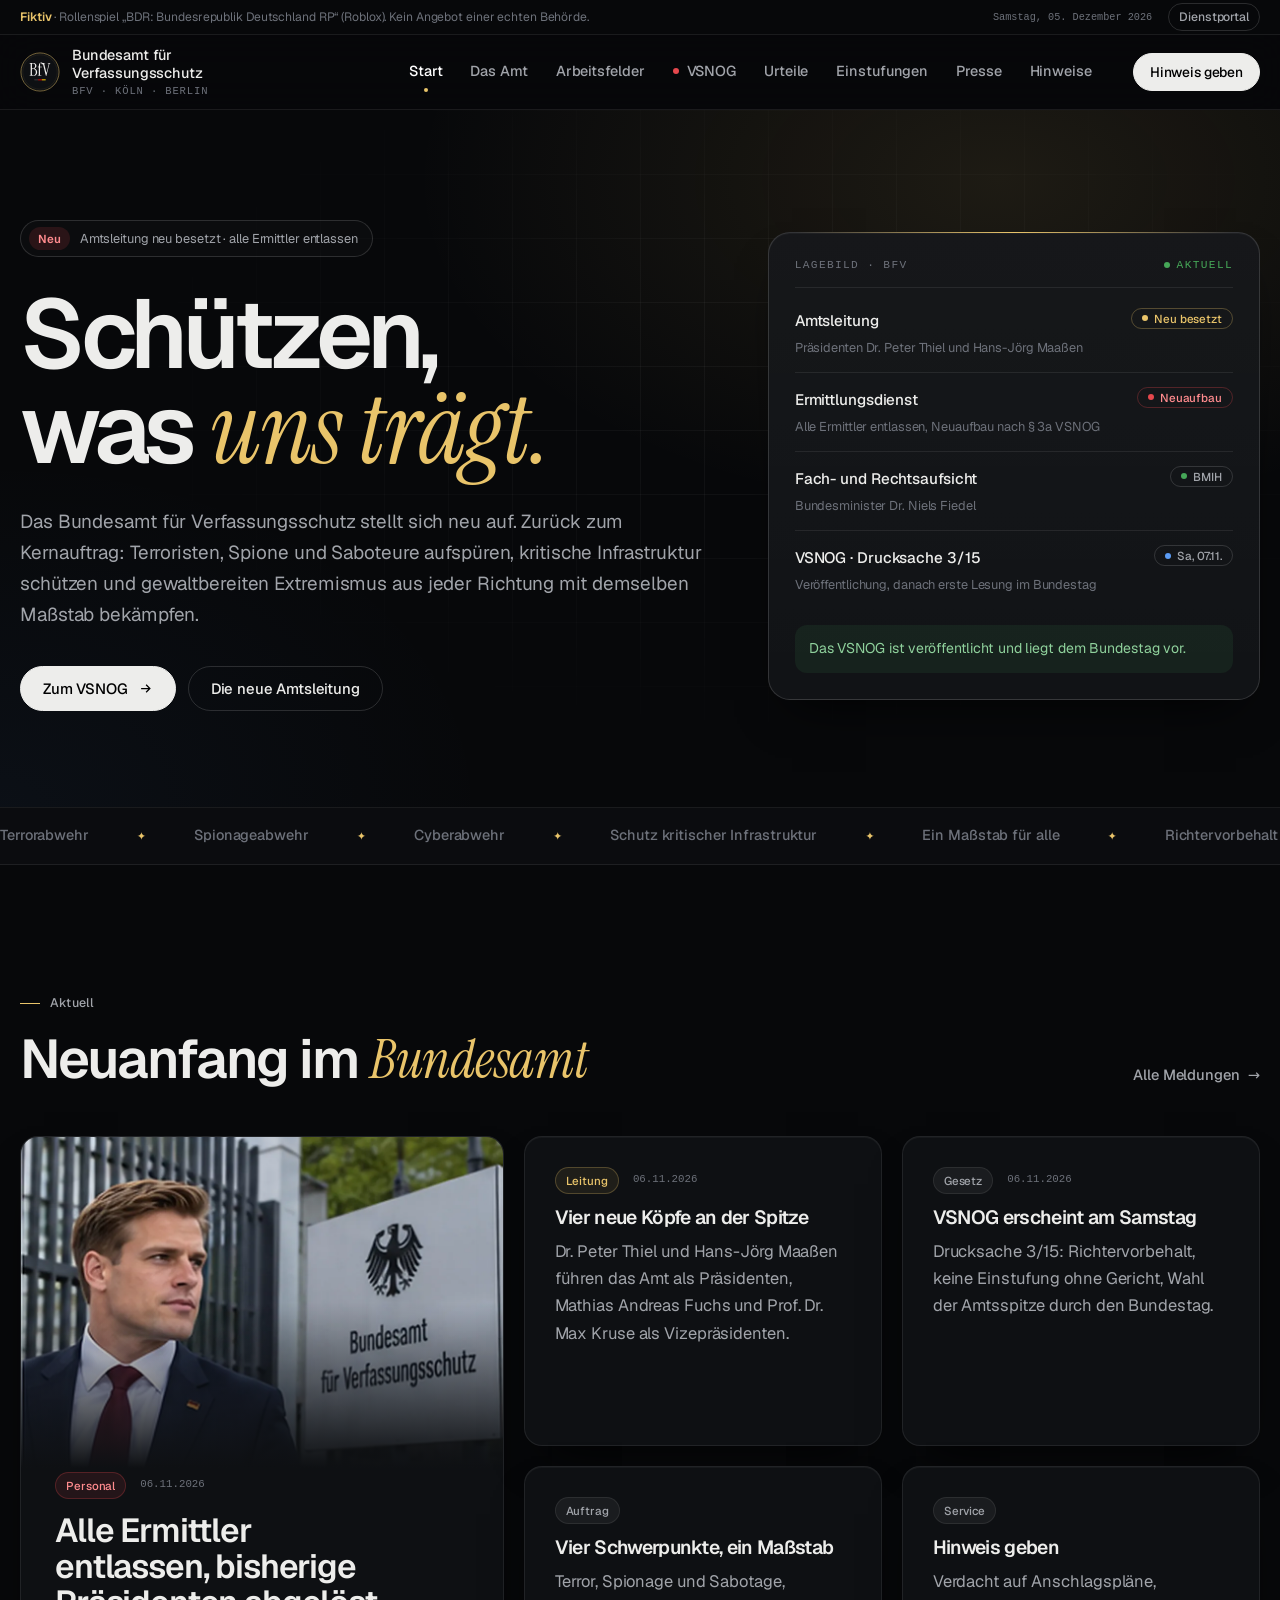
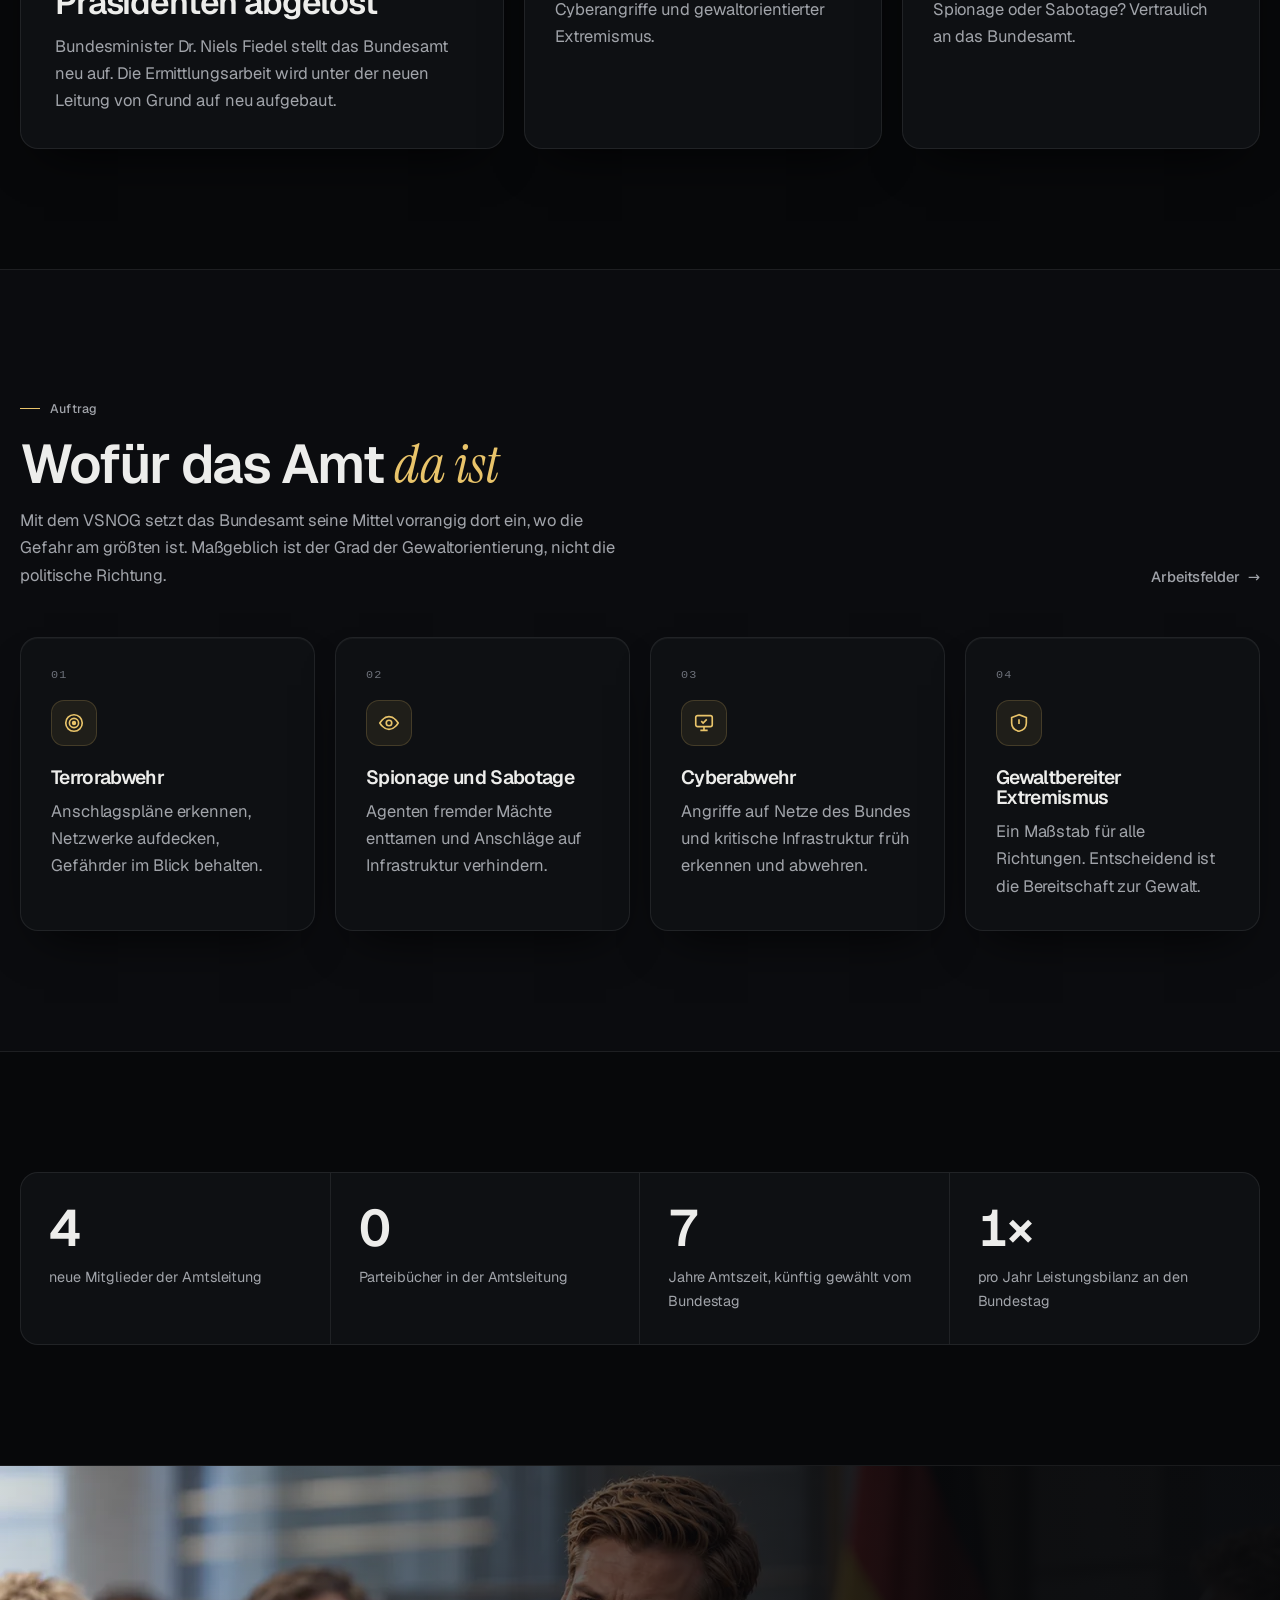
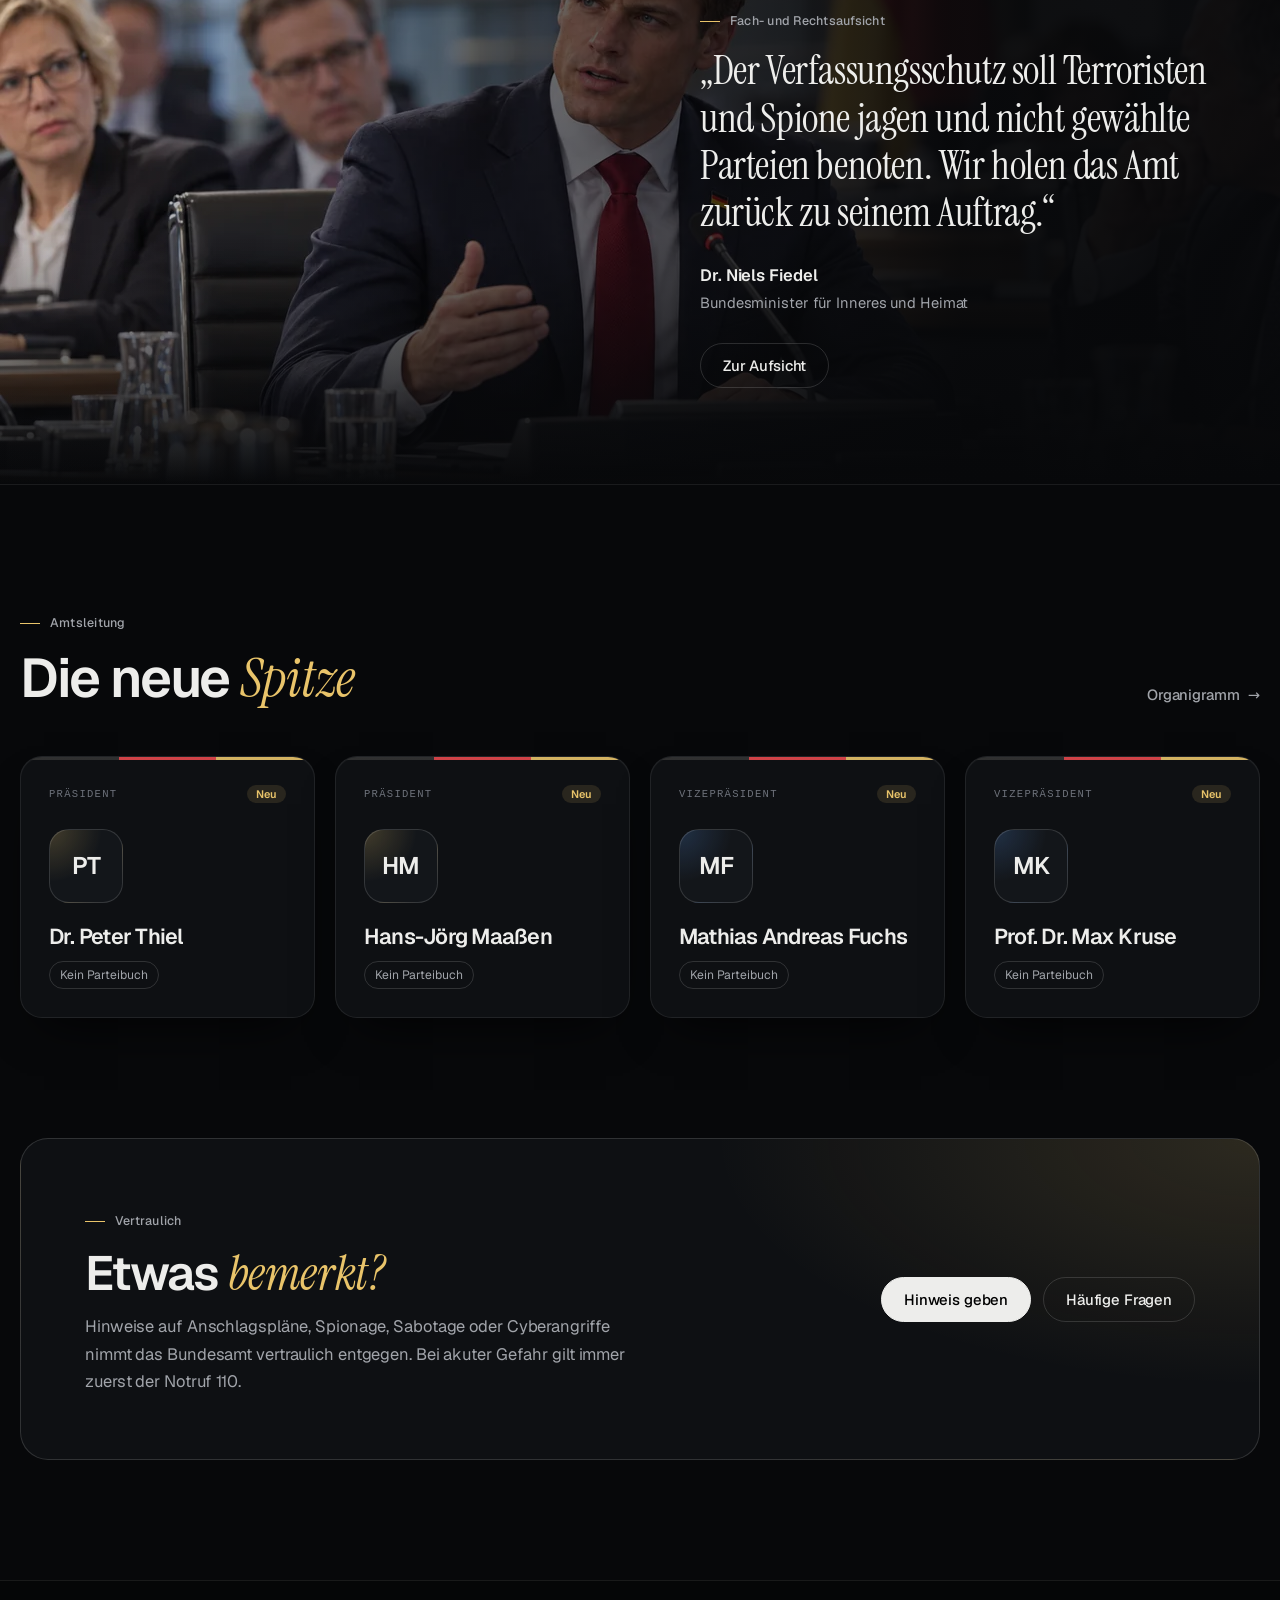
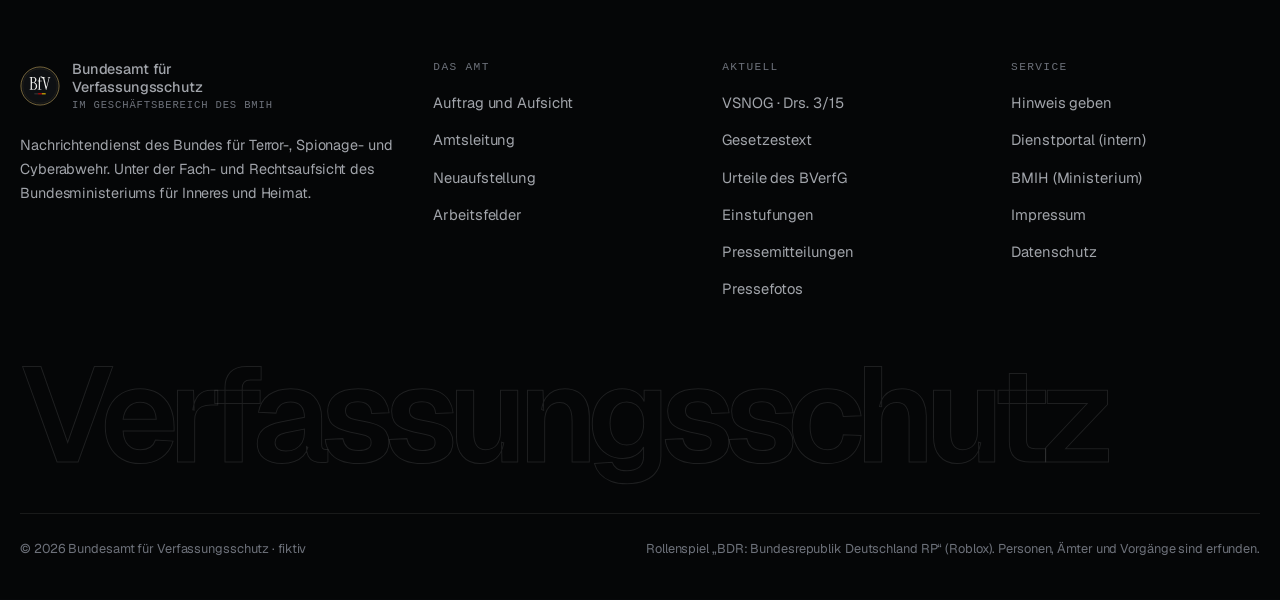
==== commit 1a23ed0a: "Eigenes BfV-Emblem (Monogramm, kein Adler) in Kopf, Fuß und Favicon Co-Authored-By: Claude Opus 5.5 " ====
--- a/index.html
+++ b/index.html
@@ -7,9 +7,9 @@
   <meta name="description" content="Bundesamt für Verfassungsschutz im Rollenspiel BDR: neue Amtsleitung, Neuaufstellung, VSNOG (Drucksache 3/15) und Arbeitsfelder Terror-, Spionage- und Cyberabwehr.">
   <meta name="robots" content="noindex, nofollow">
   <meta name="theme-color" content="#07080a">
-  <link rel="icon" href="assets/logo.svg" type="image/svg+xml">
+  <link rel="icon" href="assets/emblem.svg" type="image/svg+xml">
   <link rel="preload" href="assets/fonts/geist.woff2" as="font" type="font/woff2" crossorigin>
-  <link rel="stylesheet" href="assets/vs.css?v=3">
+  <link rel="stylesheet" href="assets/vs.css?v=2">
 </head>
 <body data-page="start">
   <main id="main">
@@ -138,6 +138,6 @@
       </div>
     </section>
   </main>
-  <script src="assets/vs.js?v=4"></script>
+  <script src="assets/vs.js?v=3"></script>
 </body>
 </html>
--- a/assets/vs.css
+++ b/assets/vs.css
@@ -59,6 +59,7 @@
 .site-header { position: sticky; top: 0; z-index: 100; background: rgb(7 8 10 / .74); backdrop-filter: saturate(160%) blur(18px); -webkit-backdrop-filter: saturate(160%) blur(18px); border-bottom: 1px solid var(--line); view-transition-name: kopf; }
 .head-row { display: flex; align-items: center; gap: 28px; min-height: 74px; }
 .logo { display: inline-flex; align-items: stretch; gap: 12px; text-decoration: none; color: var(--text); flex-shrink: 0; }
+.logo .emblem { width: 40px; height: 40px; align-self: center; flex-shrink: 0; }
 .logo .flag { display: flex; flex-direction: column; width: 3px; border-radius: 2px; overflow: hidden; }
 .logo .flag i { flex: 1; }
 .logo .flag i:nth-child(1) { background: #3a3a3a; }
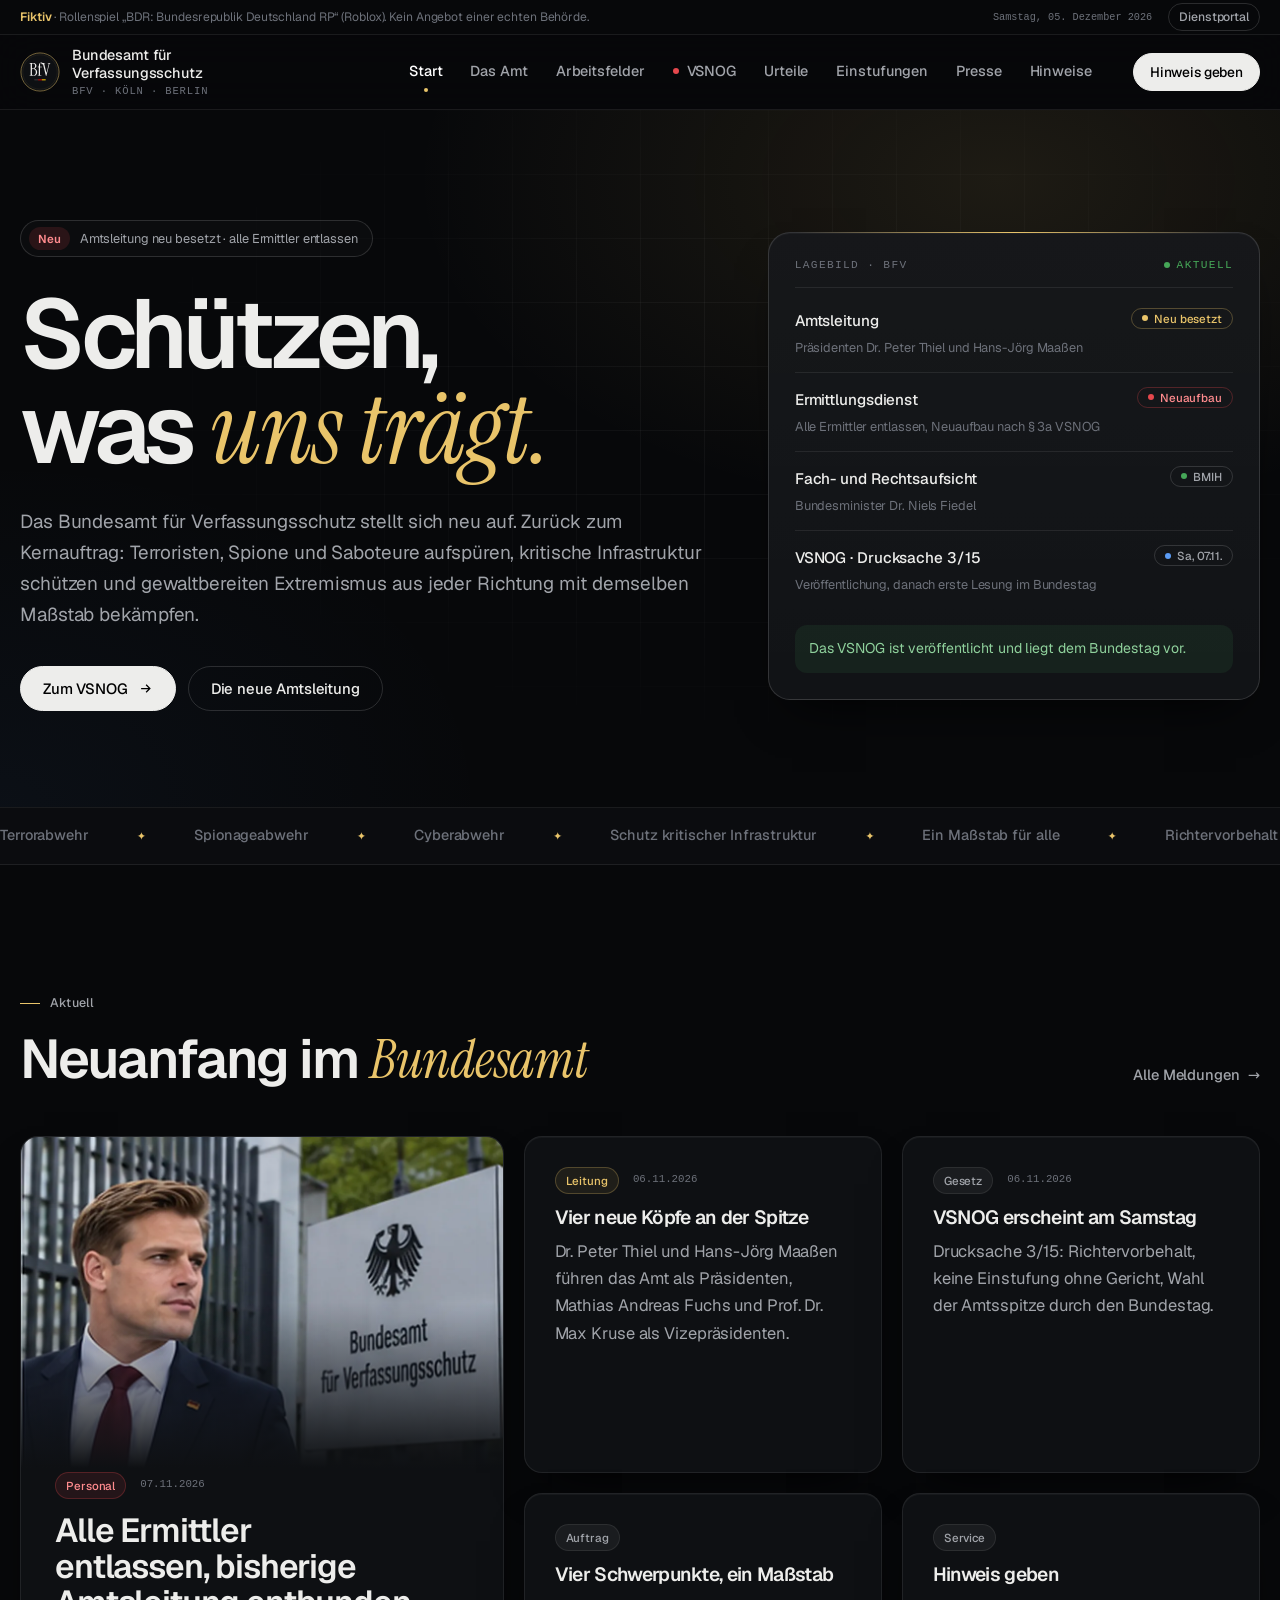
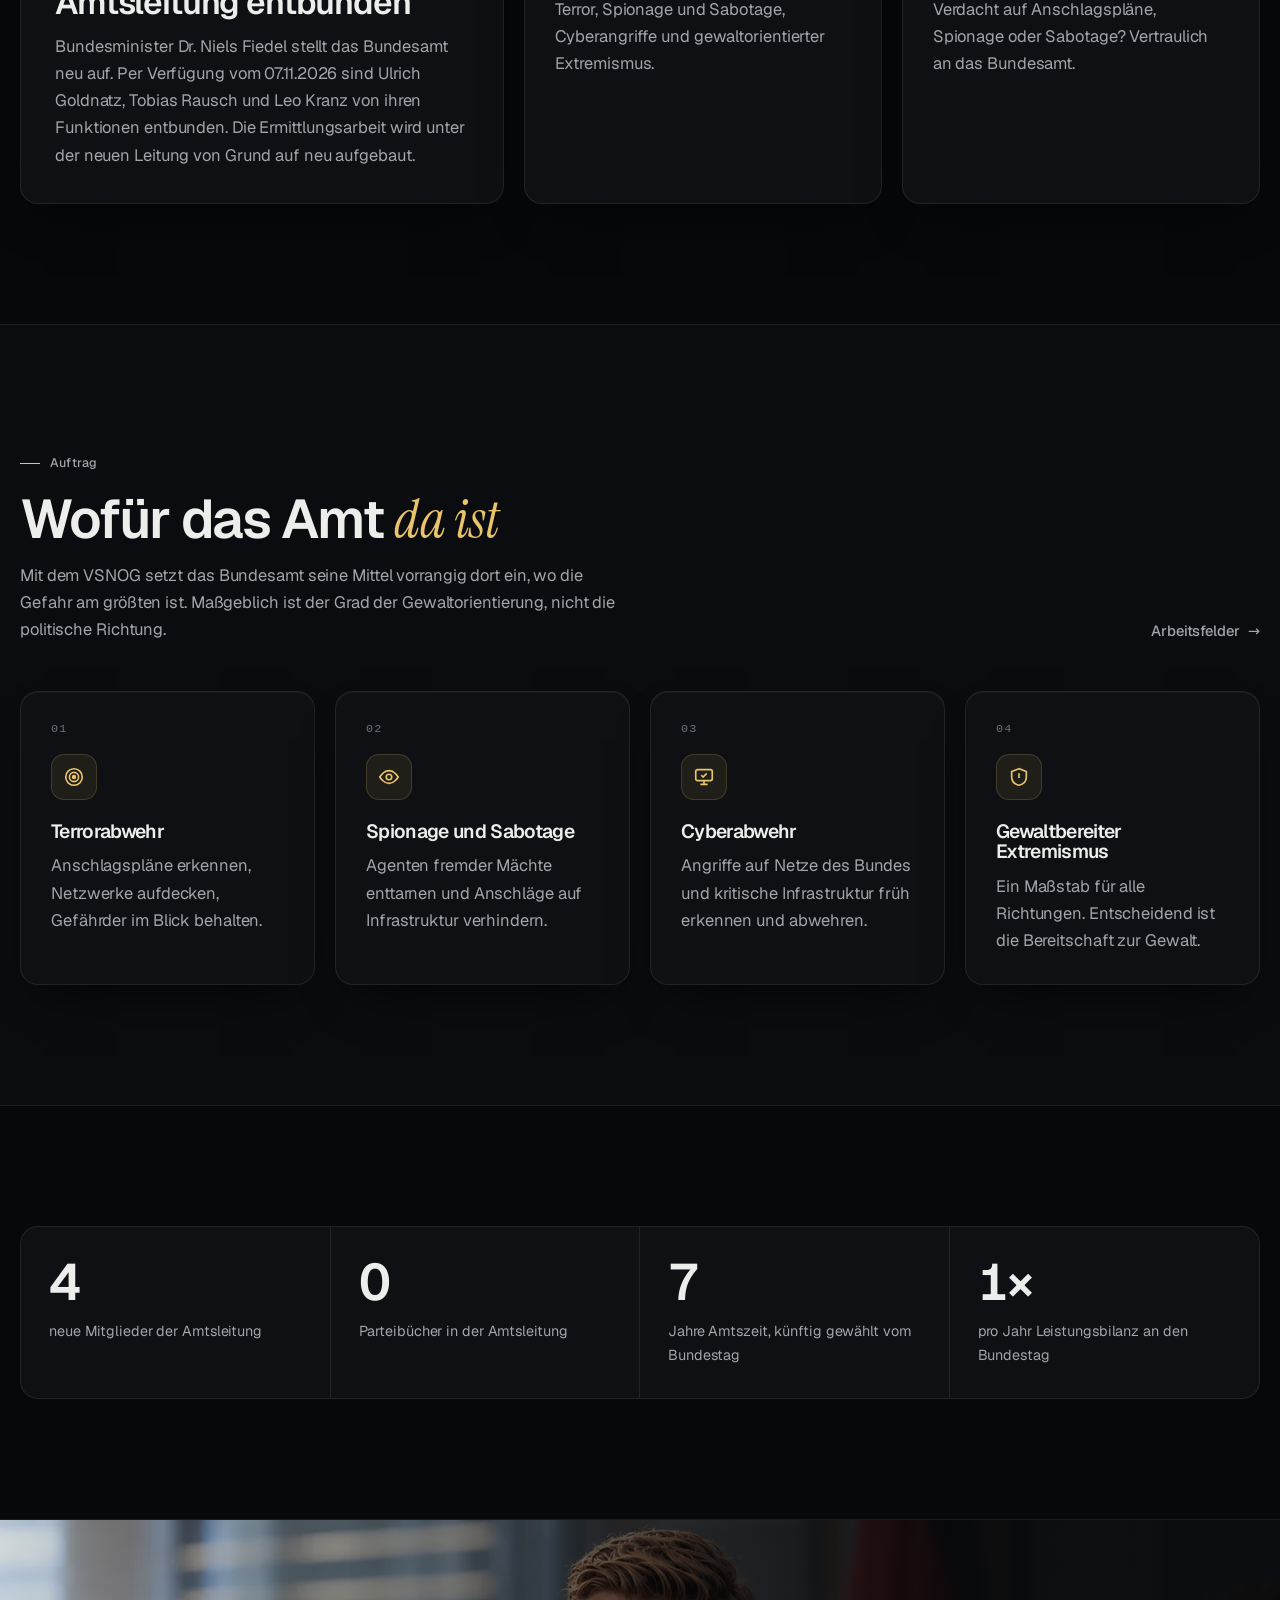
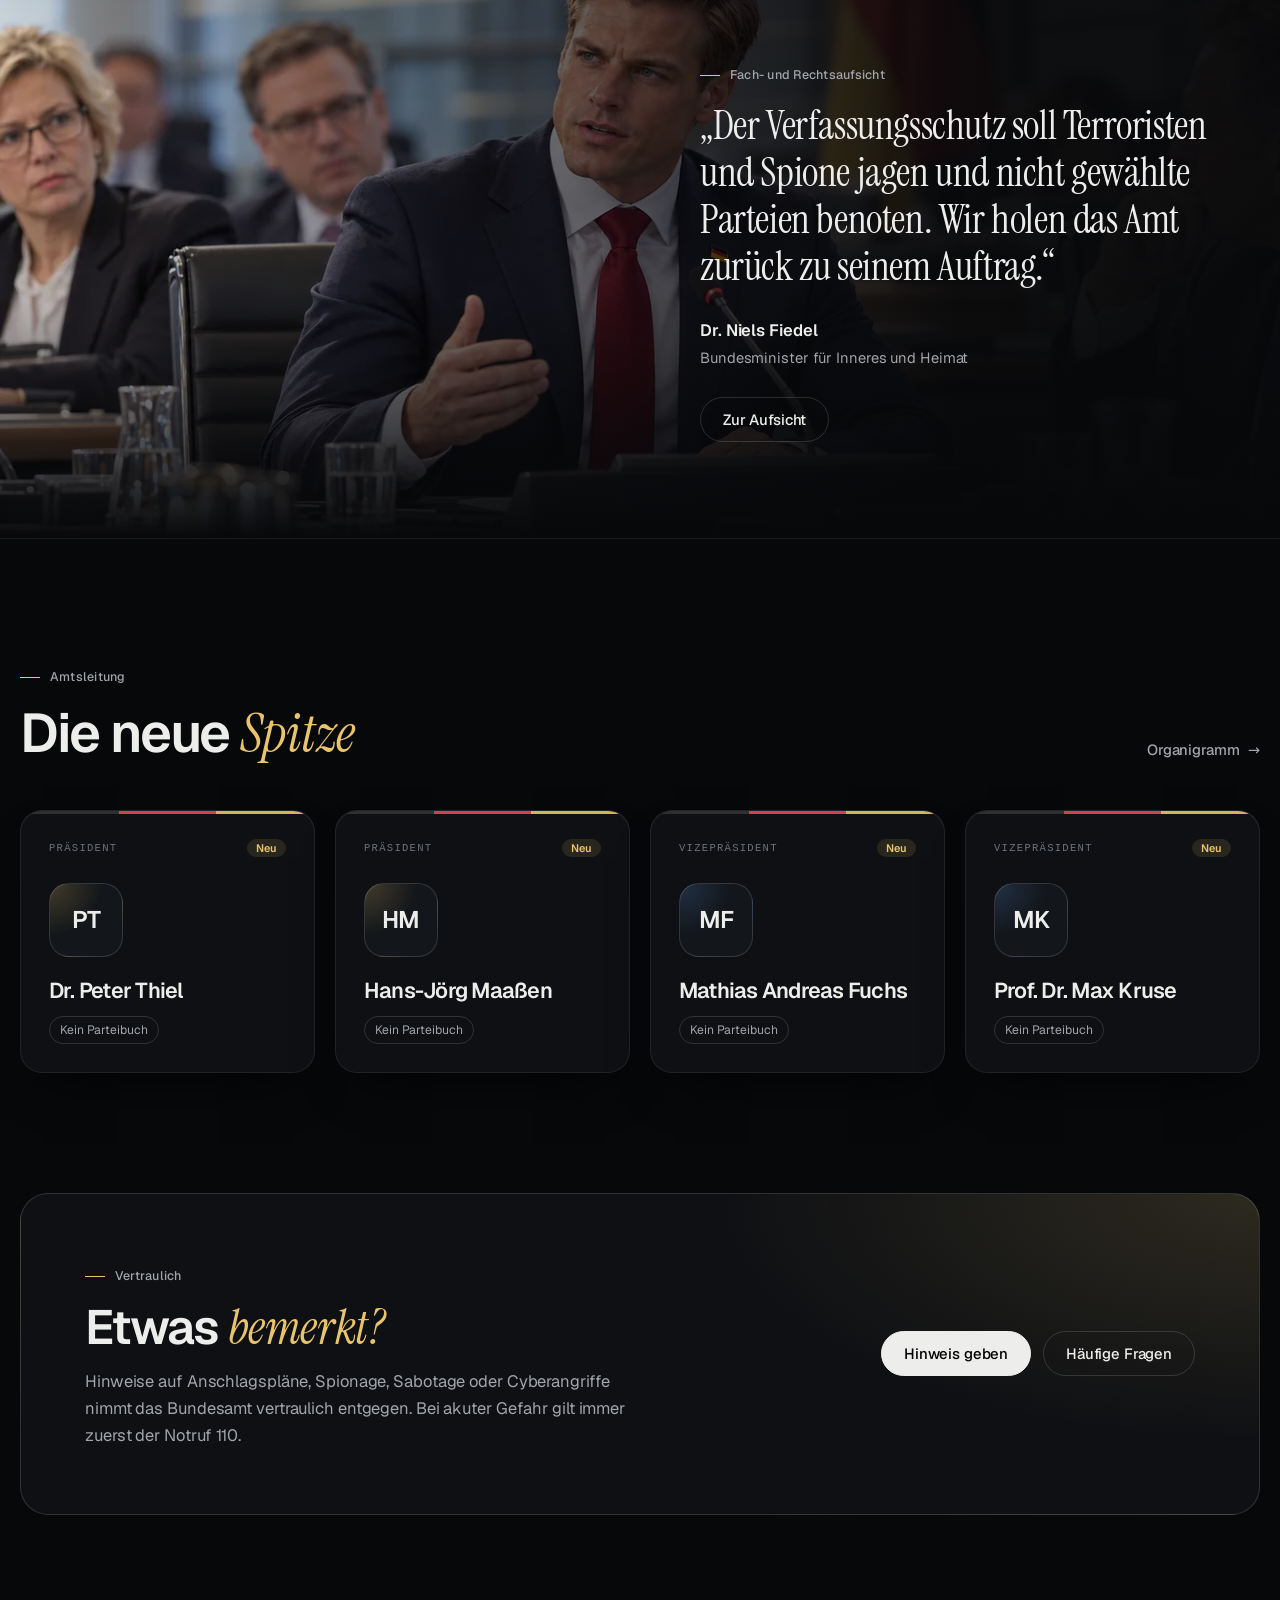
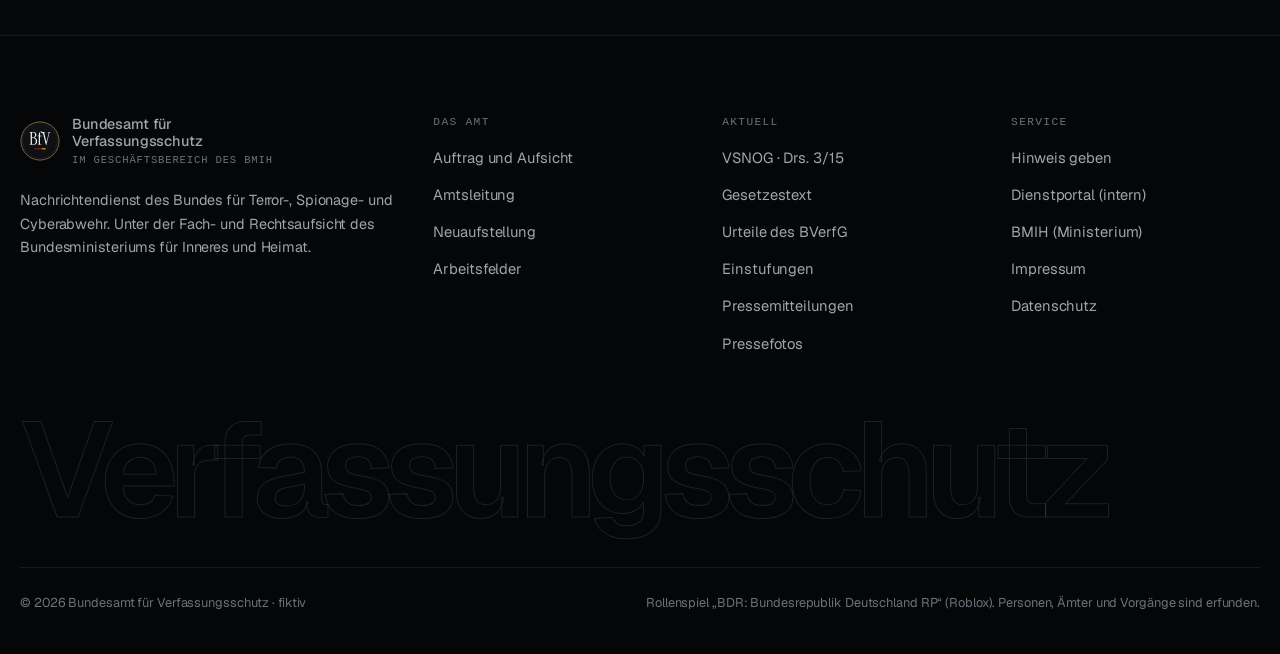
==== commit 4c987a8a: "Entbindung der bisherigen Amtsleitung (Verfügungen vom 07.11.2026) einbinden Pressemitteilung, Neuau" ====
--- a/index.html
+++ b/index.html
@@ -9,7 +9,7 @@
   <meta name="theme-color" content="#07080a">
   <link rel="icon" href="assets/emblem.svg" type="image/svg+xml">
   <link rel="preload" href="assets/fonts/geist.woff2" as="font" type="font/woff2" crossorigin>
-  <link rel="stylesheet" href="assets/vs.css?v=2">
+  <link rel="stylesheet" href="assets/vs.css?v=4">
 </head>
 <body data-page="start">
   <main id="main">
@@ -53,9 +53,9 @@
           <a class="card feature lift reveal" href="amt.html#personal">
             <figure><img src="assets/fotos/bfv.webp" alt="Bundesminister Dr. Niels Fiedel vor dem Bundesamt für Verfassungsschutz" width="978" height="684" decoding="async"></figure>
             <div class="body">
-              <div class="meta"><span class="tag red">Personal</span><time datetime="2026-11-06">06.11.2026</time></div>
-              <h3>Alle Ermittler entlassen, bisherige Präsidenten abgelöst</h3>
-              <p style="margin-top:12px">Bundesminister Dr. Niels Fiedel stellt das Bundesamt neu auf. Die Ermittlungsarbeit wird unter der neuen Leitung von Grund auf neu aufgebaut.</p>
+              <div class="meta"><span class="tag red">Personal</span><time datetime="2026-11-07">07.11.2026</time></div>
+              <h3>Alle Ermittler entlassen, bisherige Amtsleitung entbunden</h3>
+              <p style="margin-top:12px">Bundesminister Dr. Niels Fiedel stellt das Bundesamt neu auf. Per Verfügung vom 07.11.2026 sind Ulrich Goldnatz, Tobias Rausch und Leo Kranz von ihren Funktionen entbunden. Die Ermittlungsarbeit wird unter der neuen Leitung von Grund auf neu aufgebaut.</p>
             </div>
           </a>
           <a class="card lift reveal" style="--d:.05s" href="amt.html#leitung">
@@ -138,6 +138,6 @@
       </div>
     </section>
   </main>
-  <script src="assets/vs.js?v=3"></script>
+  <script src="assets/vs.js?v=5"></script>
 </body>
 </html>
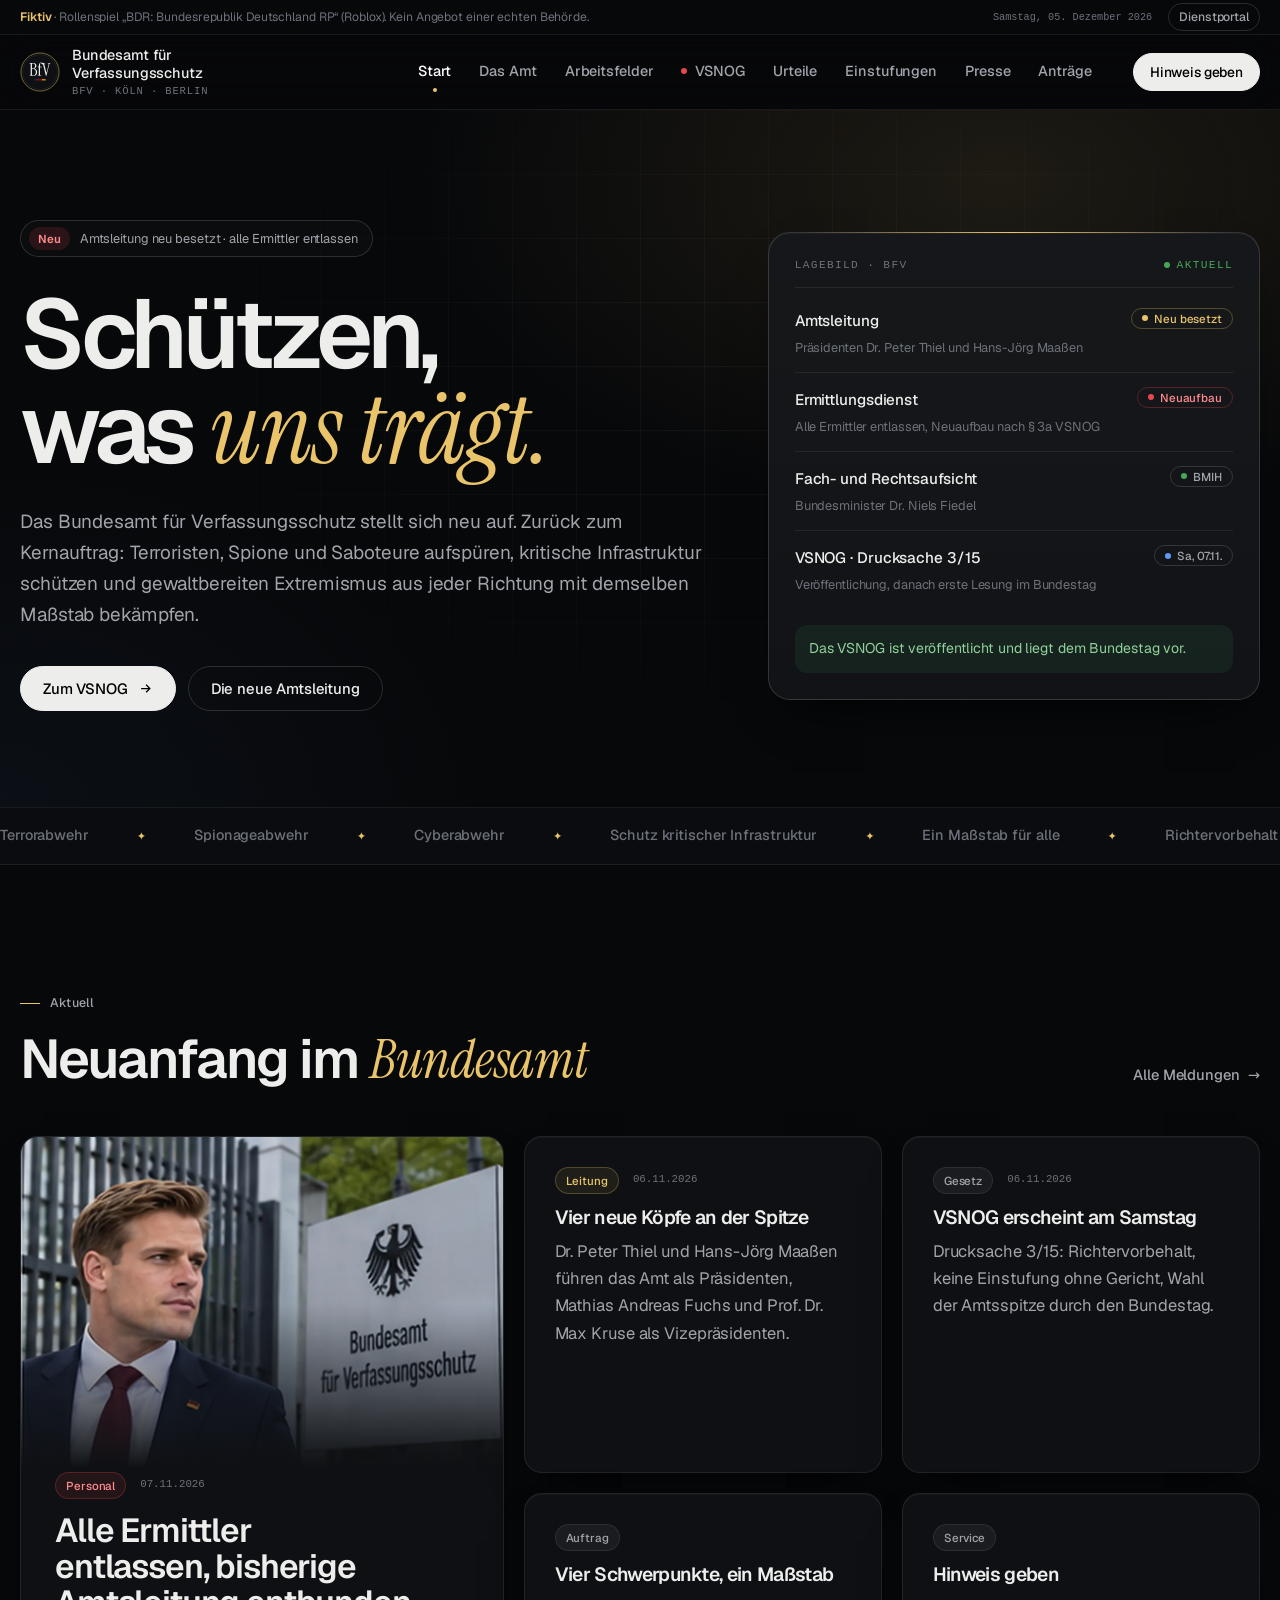
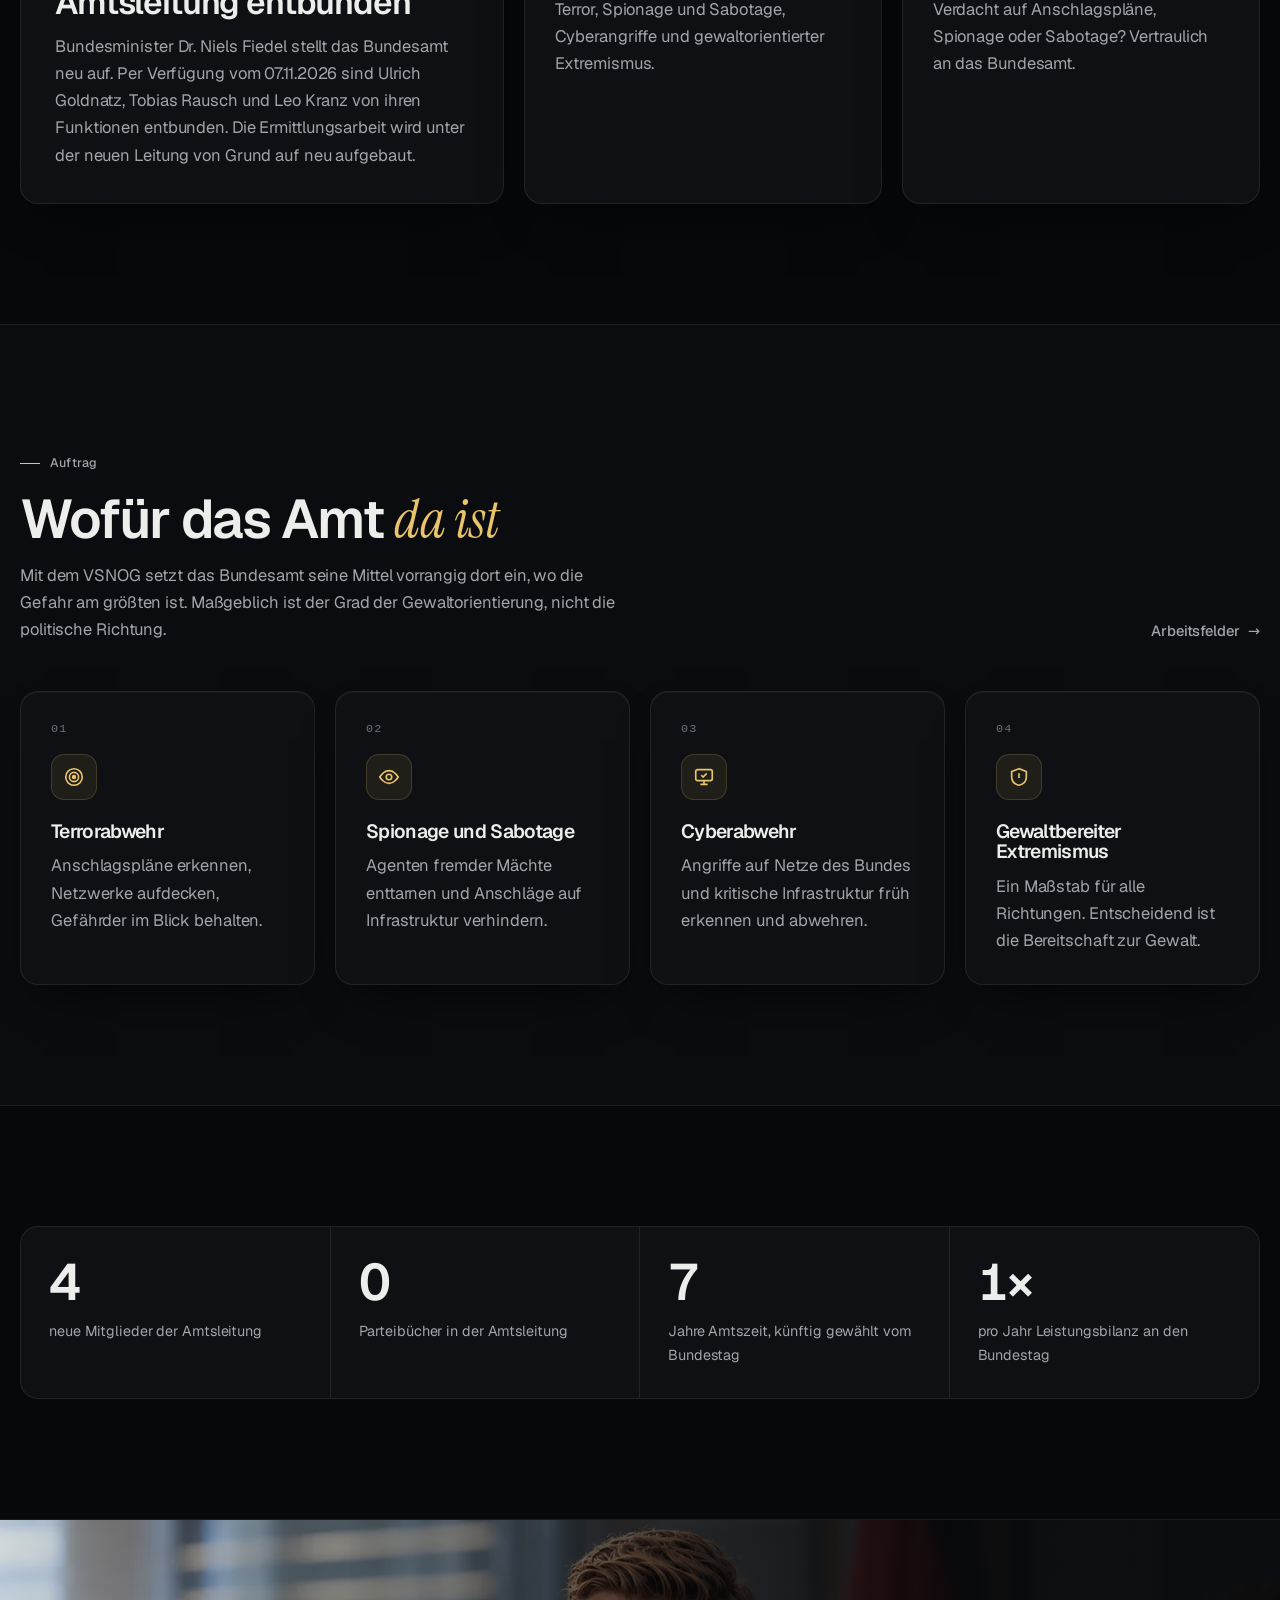
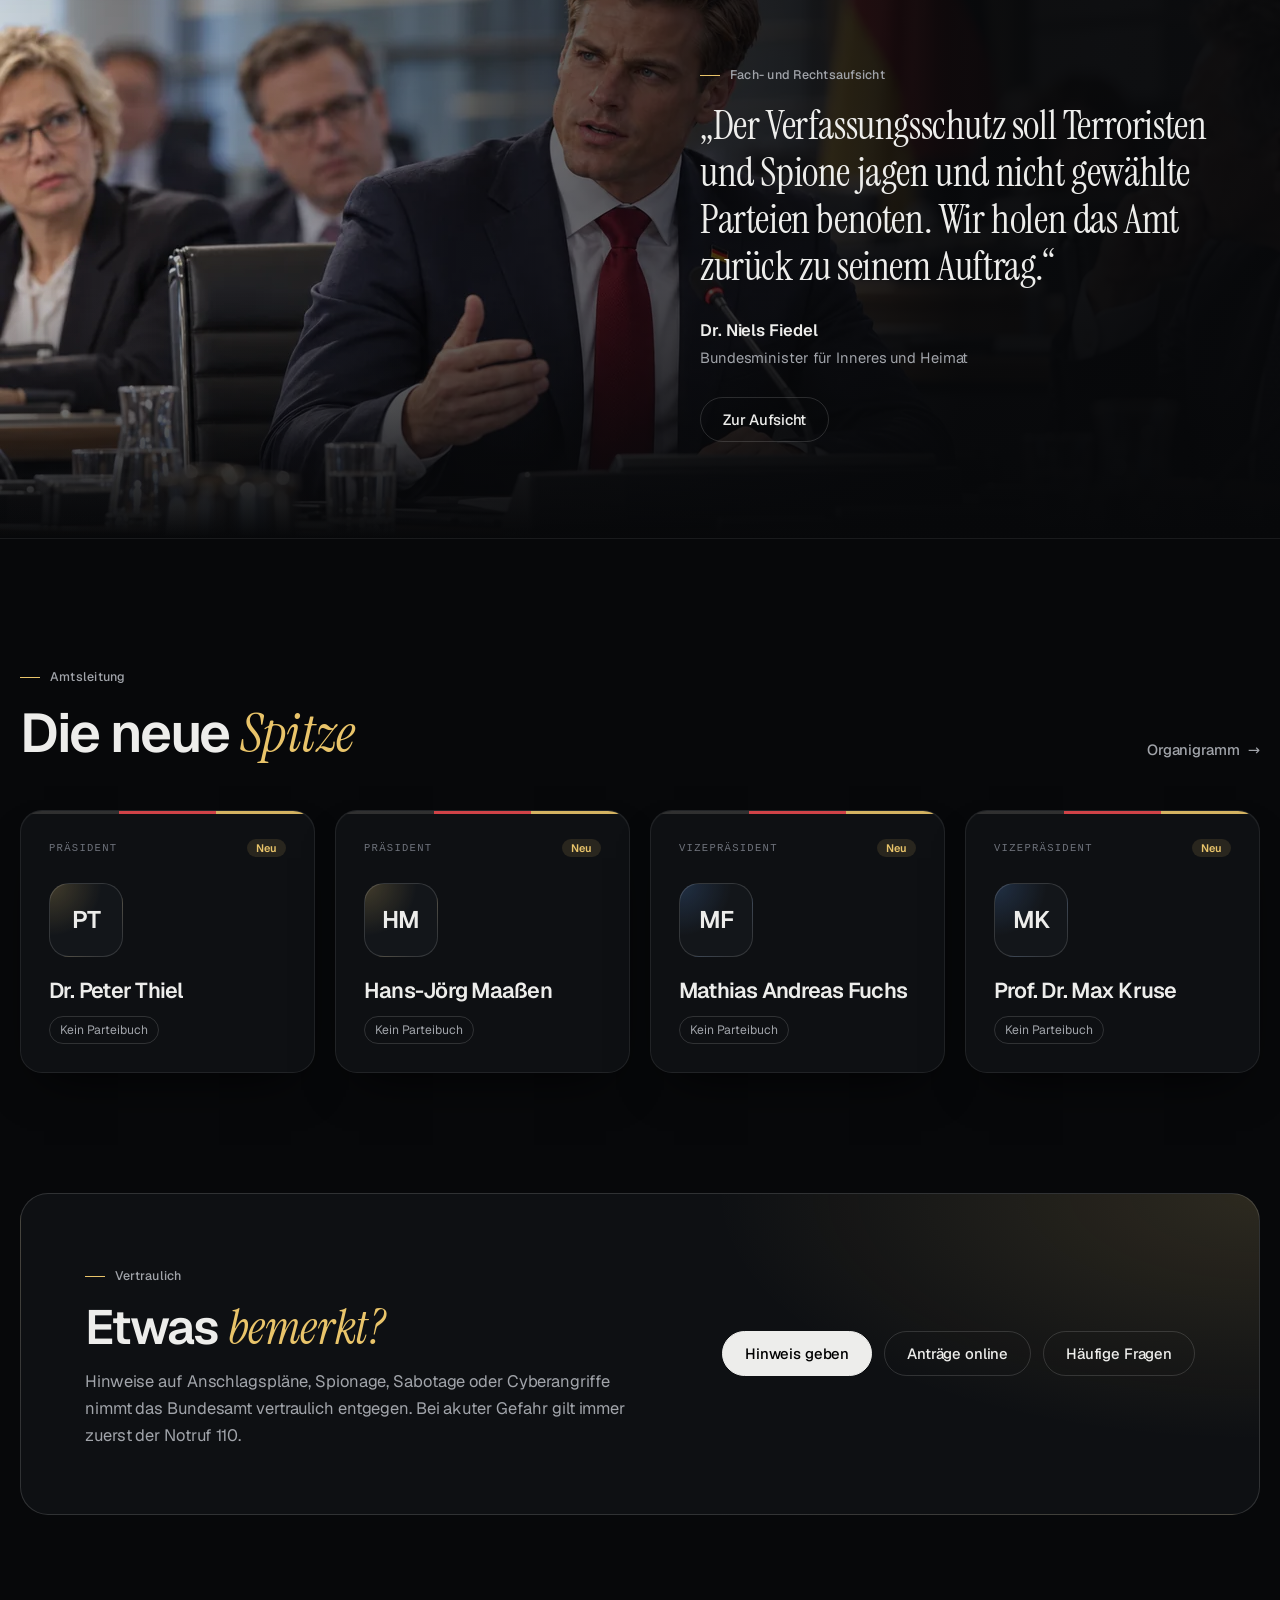
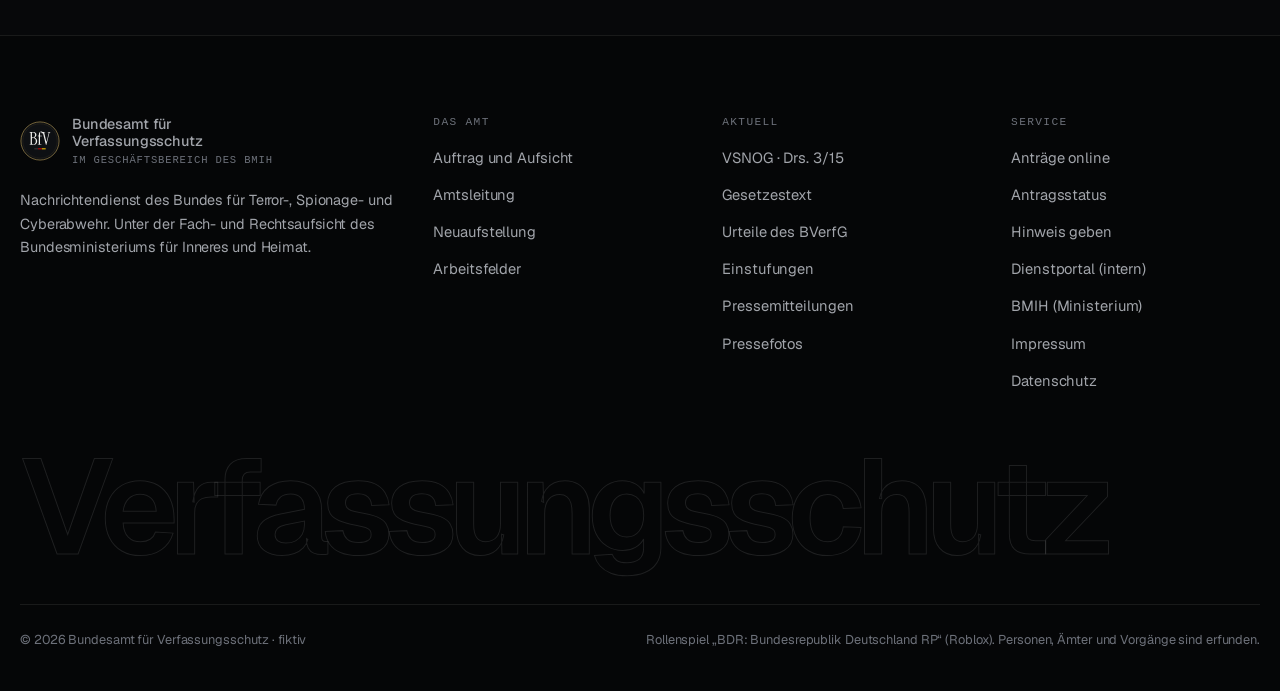
==== commit 00d2a07f: "Antragsportal: Anträge online stellen und Status abfragen Neue Seiten antraege.html (13 Antragsarten" ====
--- a/index.html
+++ b/index.html
@@ -9,7 +9,7 @@
   <meta name="theme-color" content="#07080a">
   <link rel="icon" href="assets/emblem.svg" type="image/svg+xml">
   <link rel="preload" href="assets/fonts/geist.woff2" as="font" type="font/woff2" crossorigin>
-  <link rel="stylesheet" href="assets/vs.css?v=4">
+  <link rel="stylesheet" href="assets/vs.css?v=5">
 </head>
 <body data-page="start">
   <main id="main">
@@ -133,11 +133,11 @@
       <div class="container">
         <div class="cta reveal">
           <div><span class="kicker">Vertraulich</span><h2>Etwas <span class="s">bemerkt?</span></h2><p>Hinweise auf Anschlagspläne, Spionage, Sabotage oder Cyberangriffe nimmt das Bundesamt vertraulich entgegen. Bei akuter Gefahr gilt immer zuerst der Notruf 110.</p></div>
-          <div class="actions"><a class="btn btn-primary" href="hinweise.html">Hinweis geben</a><a class="btn" href="vsnog.html#fragen">Häufige Fragen</a></div>
+          <div class="actions"><a class="btn btn-primary" href="hinweise.html">Hinweis geben</a><a class="btn" href="antraege.html">Anträge online</a><a class="btn" href="vsnog.html#fragen">Häufige Fragen</a></div>
         </div>
       </div>
     </section>
   </main>
-  <script src="assets/vs.js?v=5"></script>
+  <script src="assets/vs.js?v=6"></script>
 </body>
 </html>
--- a/assets/vs.css
+++ b/assets/vs.css
@@ -483,3 +483,83 @@
 .register { display: inline-block; margin-bottom: 14px; font: 600 .78rem var(--mono); color: var(--gold); letter-spacing: .06em; padding: 3px 9px; border: 1px solid rgb(233 196 106 / .3); border-radius: 6px; }
 .h2-mittel { font-size: clamp(2rem, 4.4vw, 3.2rem); }
 @media (max-width: 700px) { .urteil { padding: 22px 20px; } .rp-rechts .day { display: none; } }
+
+/* Antragsportal */
+.ap-leiste { display: flex; flex-wrap: wrap; align-items: center; justify-content: space-between; gap: 14px 24px; padding: 18px 22px; margin-bottom: 40px; border: 1px solid var(--line); border-radius: 16px; background: var(--surface); }
+.ap-leiste p { margin: 0; color: var(--text-2); font-size: .92rem; }
+.ap-leiste b { color: var(--text); font-weight: 500; }
+.ap-leiste .ap-knoepfe { display: flex; flex-wrap: wrap; gap: 10px; }
+.btn-discord svg { width: 18px; height: 18px; }
+.ap-layout { display: grid; grid-template-columns: minmax(0, .95fr) minmax(0, 1.15fr); gap: 48px; align-items: start; }
+.ap-gruppe + .ap-gruppe { margin-top: 34px; }
+.ap-gruppe h2 { margin-bottom: 12px; color: var(--text-3); font: 500 .72rem var(--mono); letter-spacing: .12em; text-transform: uppercase; }
+.ap-arten { display: grid; gap: 8px; }
+.ap-art { display: grid; grid-template-columns: minmax(0, 1fr) auto; gap: 4px 16px; width: 100%; padding: 16px 18px; text-align: left; border: 1px solid var(--line); border-radius: 14px; background: transparent; color: var(--text); font: inherit; cursor: pointer; transition: border-color .2s, background .2s, transform .3s var(--ease); }
+.ap-art:hover { border-color: var(--line-2); background: rgb(255 255 255 / .02); }
+.ap-art[aria-pressed="true"] { border-color: rgb(233 196 106 / .5); background: rgb(233 196 106 / .05); }
+.ap-art b { font-weight: 500; }
+.ap-art small { grid-column: 1 / -1; color: var(--text-3); font-size: .84rem; line-height: 1.5; }
+.ap-art .ap-frist { align-self: start; color: var(--text-3); font: 500 .72rem var(--mono); white-space: nowrap; }
+.ap-formular { position: sticky; top: 100px; }
+.ap-formular .form { gap: 18px; }
+.ap-kopf { display: grid; gap: 6px; padding-bottom: 18px; border-bottom: 1px solid var(--line); }
+.ap-kopf h2 { font-size: 1.6rem; }
+.ap-kopf p { margin: 0; color: var(--text-2); font-size: .92rem; }
+.ap-meta { display: flex; flex-wrap: wrap; gap: 8px; margin-top: 6px; }
+.form .hilfe { color: var(--text-3); font-size: .8rem; }
+.form .pflicht::after { content: " *"; color: var(--gold); }
+.form .check { display: flex; gap: 12px; align-items: flex-start; color: var(--text-2); font-size: .88rem; cursor: pointer; }
+.form .check input { width: 18px; height: 18px; margin: 2px 0 0; padding: 0; flex-shrink: 0; accent-color: var(--gold); }
+.form .zaehler { justify-self: end; margin-top: -4px; color: var(--text-3); font: 500 .72rem var(--mono); }
+.form .trenner { height: 1px; background: var(--line); margin: 4px 0; }
+.form .fehler { padding: 12px 16px; border-radius: 12px; border: 1px solid rgb(229 72 77 / .3); background: rgb(229 72 77 / .08); color: #ff8b8e; font-size: .9rem; }
+.form button[disabled] { opacity: .55; cursor: progress; transform: none; }
+.ap-honig { position: absolute !important; left: -10000px; width: 1px; height: 1px; overflow: hidden; }
+.ap-leer { display: grid; place-items: center; min-height: 340px; padding: 34px; text-align: center; border: 1px dashed var(--line-2); border-radius: 22px; color: var(--text-3); }
+.ap-quittung { display: grid; gap: 18px; padding: 34px; border: 1px solid rgb(70 167 88 / .35); border-radius: 22px; background: linear-gradient(180deg, rgb(70 167 88 / .07), transparent 60%), var(--surface); }
+.ap-quittung h2 { font-size: 1.6rem; }
+.ap-quittung p { margin: 0; color: var(--text-2); }
+.ap-werte { display: grid; gap: 10px; }
+.ap-wert { display: flex; flex-wrap: wrap; align-items: center; justify-content: space-between; gap: 10px 16px; padding: 14px 18px; border: 1px solid var(--line-2); border-radius: 14px; background: var(--bg-2); }
+.ap-wert span { color: var(--text-3); font-size: .8rem; }
+.ap-wert code { font: 600 1.12rem var(--mono); color: var(--gold); letter-spacing: .04em; overflow-wrap: anywhere; }
+.ap-wert button { padding: 6px 12px; font-size: .8rem; }
+.ap-warn { padding: 12px 16px; border-radius: 12px; border: 1px solid rgb(233 196 106 / .3); background: rgb(233 196 106 / .06); color: var(--text-2); font-size: .88rem; }
+.ap-warn b { color: var(--gold); font-weight: 500; }
+
+/* Vorgangsstatus */
+.ap-status { display: grid; gap: 22px; }
+.ap-status-kopf { display: flex; flex-wrap: wrap; gap: 10px 18px; align-items: center; justify-content: space-between; }
+.ap-status-kopf .nr { font: 600 1.15rem var(--mono); color: var(--gold); }
+.ap-status h2 { font-size: 1.5rem; }
+.ap-schritte { display: grid; grid-template-columns: repeat(4, minmax(0, 1fr)); gap: 6px; list-style: none; margin: 0; padding: 0; }
+.ap-schritte li { display: grid; gap: 8px; color: var(--text-3); font-size: .78rem; }
+.ap-schritte li::before { content: ""; height: 3px; border-radius: 3px; background: var(--line-2); }
+.ap-schritte li.an { color: var(--text); }
+.ap-schritte li.an::before { background: var(--gold); }
+.ap-schritte li.rot::before { background: var(--red); }
+.ap-daten { display: grid; grid-template-columns: repeat(auto-fit, minmax(160px, 1fr)); gap: 10px; margin: 0; }
+.ap-daten div { padding: 12px 14px; border: 1px solid var(--line); border-radius: 12px; }
+.ap-daten dt { color: var(--text-3); font-size: .74rem; }
+.ap-daten dd { margin: 2px 0 0; }
+.ap-verlauf { display: grid; gap: 10px; list-style: none; margin: 0; padding: 0; }
+.ap-nachricht { padding: 14px 18px; border: 1px solid var(--line); border-radius: 14px; background: var(--bg-2); }
+.ap-nachricht.bfv { border-color: rgb(233 196 106 / .25); }
+.ap-nachricht header { display: flex; justify-content: space-between; gap: 12px; margin-bottom: 6px; color: var(--text-3); font-size: .78rem; }
+.ap-nachricht header b { color: var(--text-2); font-weight: 500; }
+.ap-nachricht p { margin: 0; white-space: pre-wrap; overflow-wrap: anywhere; }
+.ap-liste { display: grid; gap: 8px; }
+.ap-liste a { display: grid; grid-template-columns: auto minmax(0, 1fr) auto; gap: 4px 16px; align-items: center; padding: 14px 18px; border: 1px solid var(--line); border-radius: 14px; text-decoration: none; transition: border-color .2s; }
+.ap-liste a:hover { border-color: var(--line-2); }
+.ap-liste .nr { font: 600 .86rem var(--mono); color: var(--gold); }
+.ap-liste .was { overflow: hidden; text-overflow: ellipsis; white-space: nowrap; color: var(--text-2); }
+@media (max-width: 1100px) {
+  .ap-layout { grid-template-columns: 1fr; gap: 36px; }
+  .ap-formular { position: static; }
+}
+@media (max-width: 720px) {
+  .ap-quittung { padding: 24px; }
+  .ap-schritte { grid-template-columns: repeat(2, minmax(0, 1fr)); }
+  .ap-liste a { grid-template-columns: 1fr auto; }
+  .ap-liste .was { grid-column: 1 / -1; grid-row: 2; }
+}
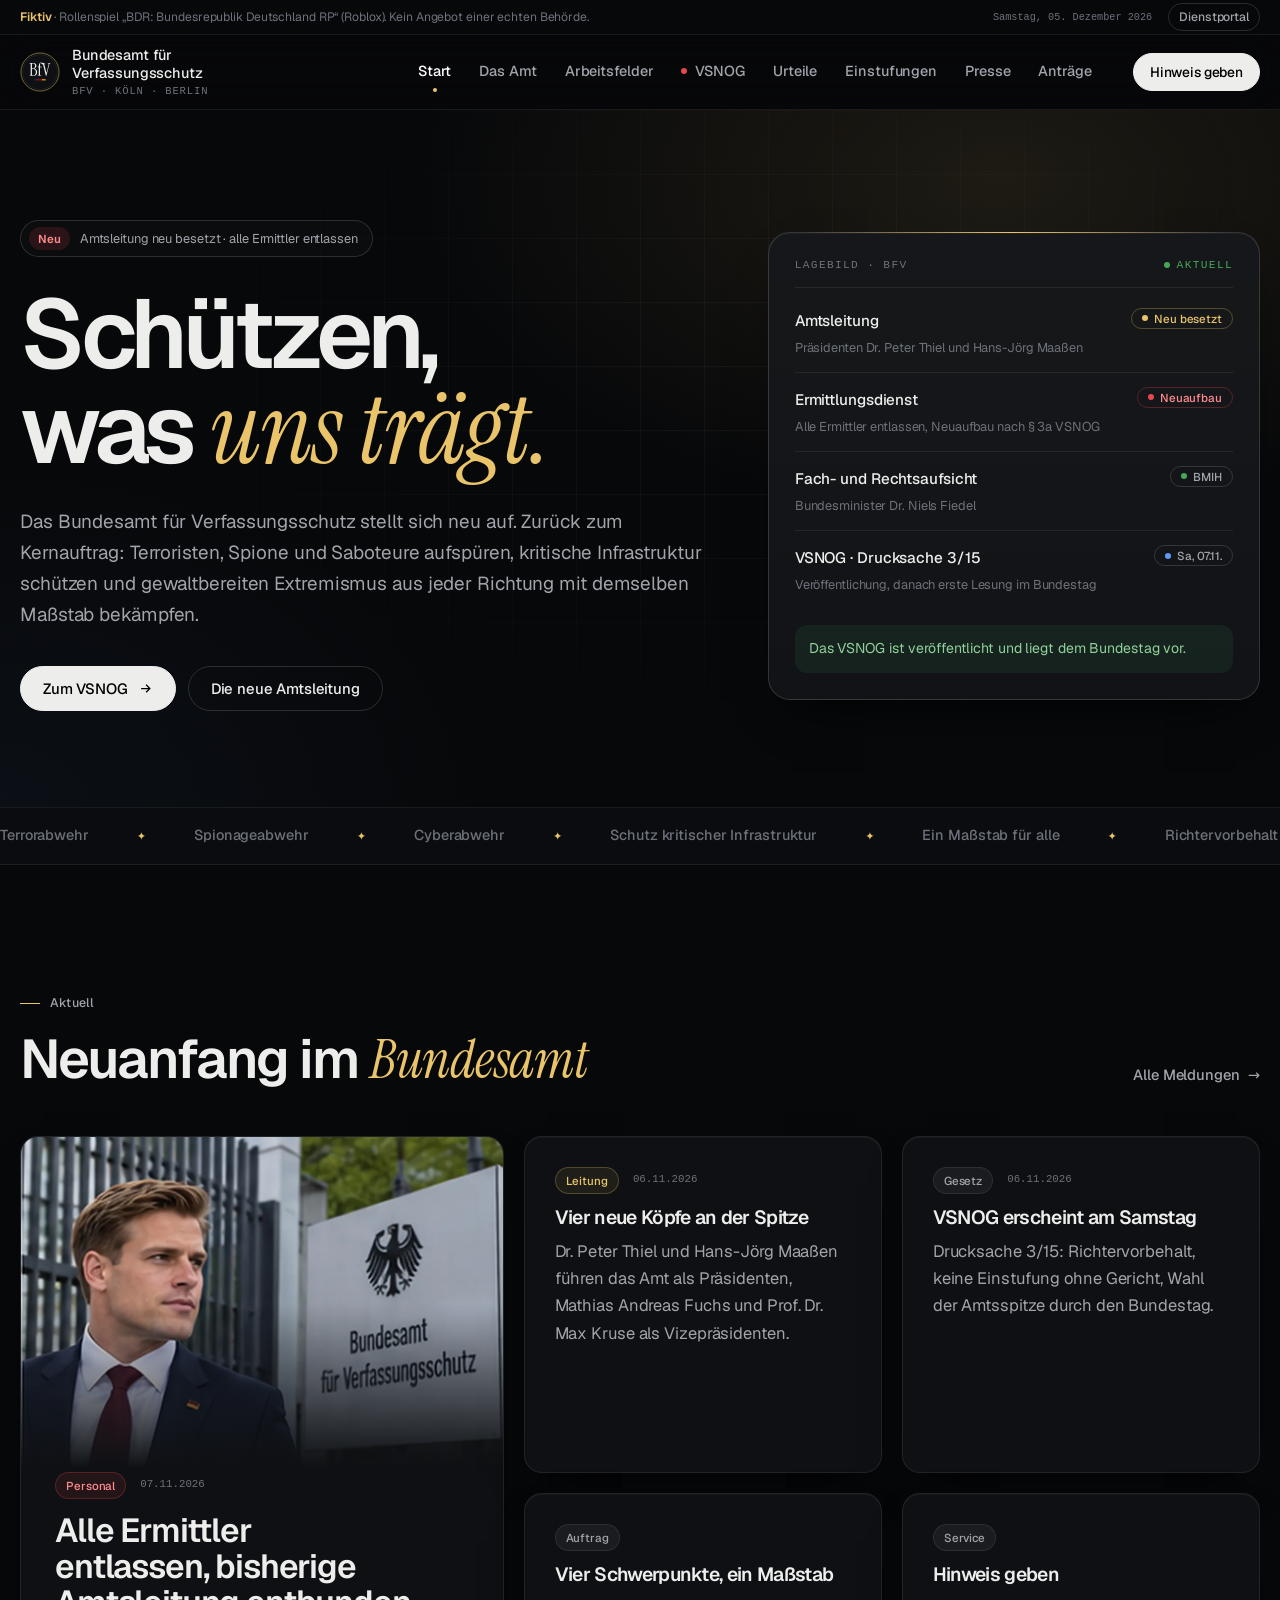
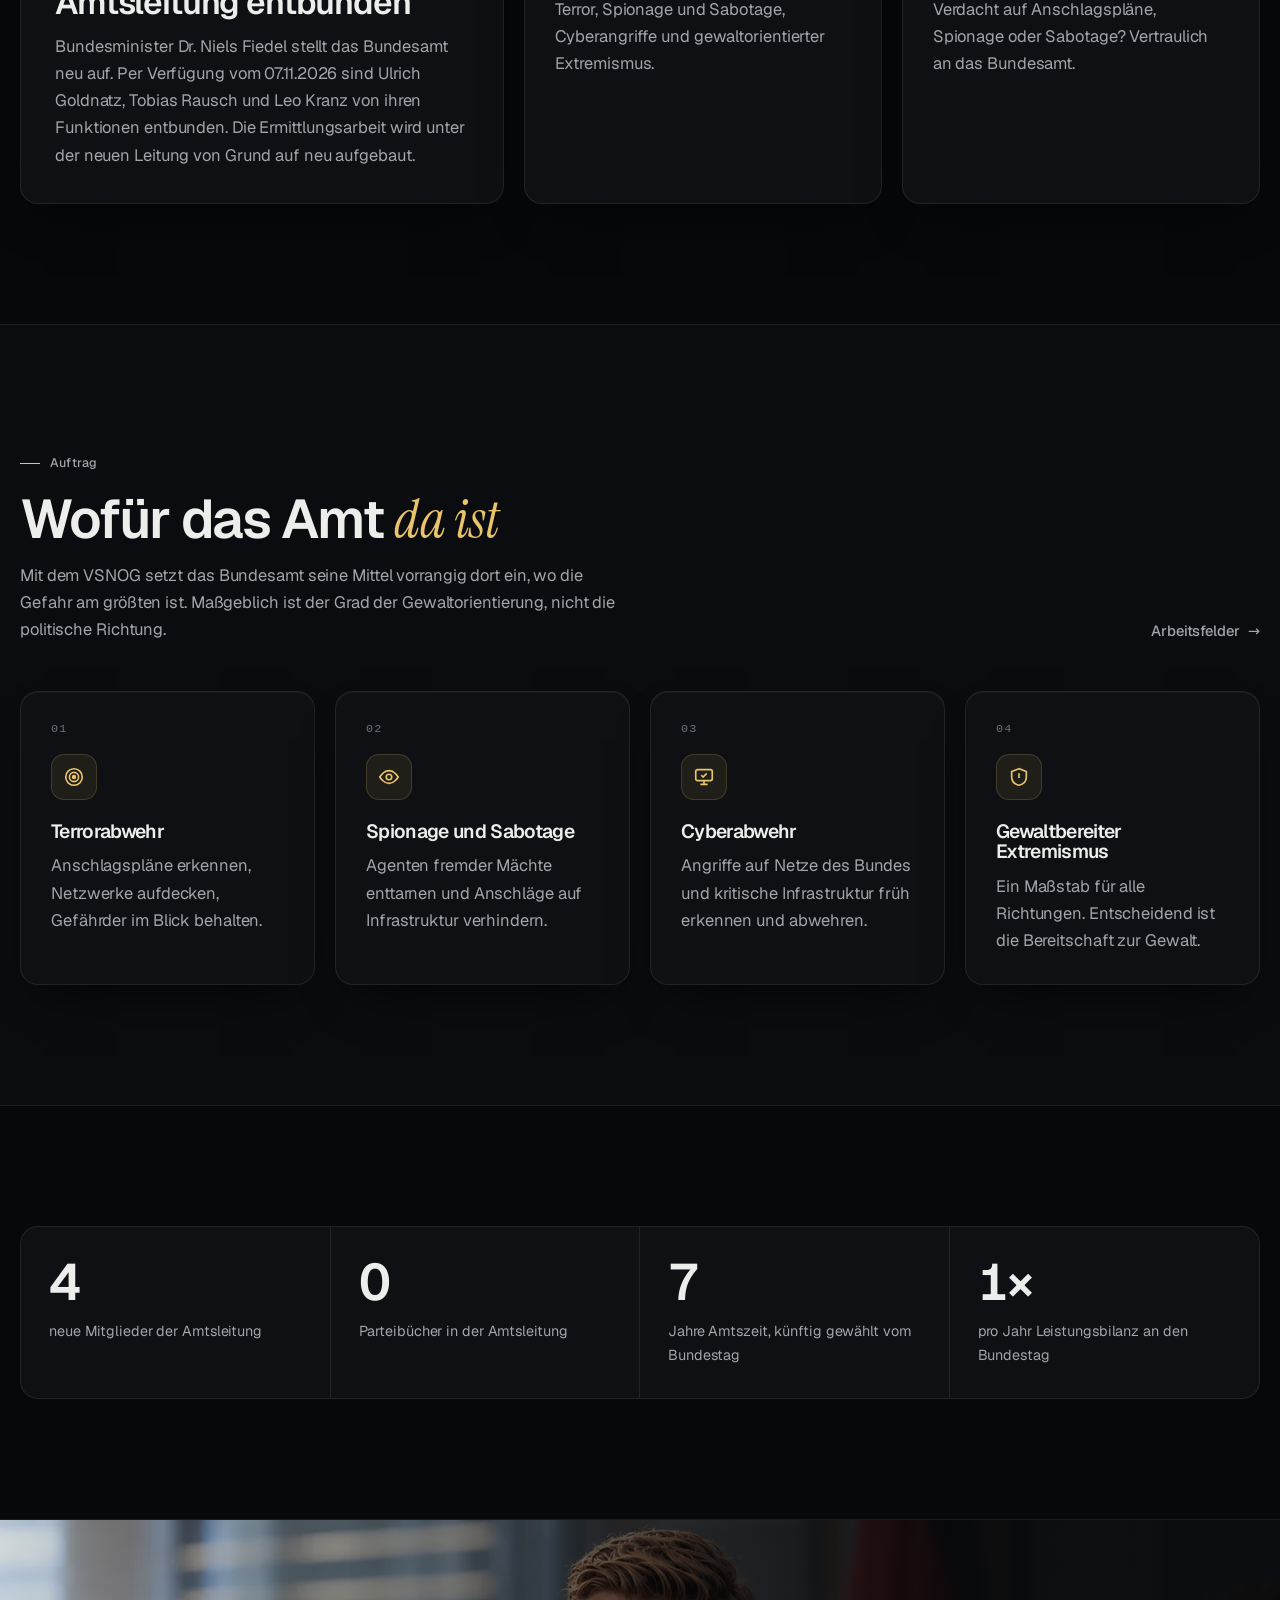
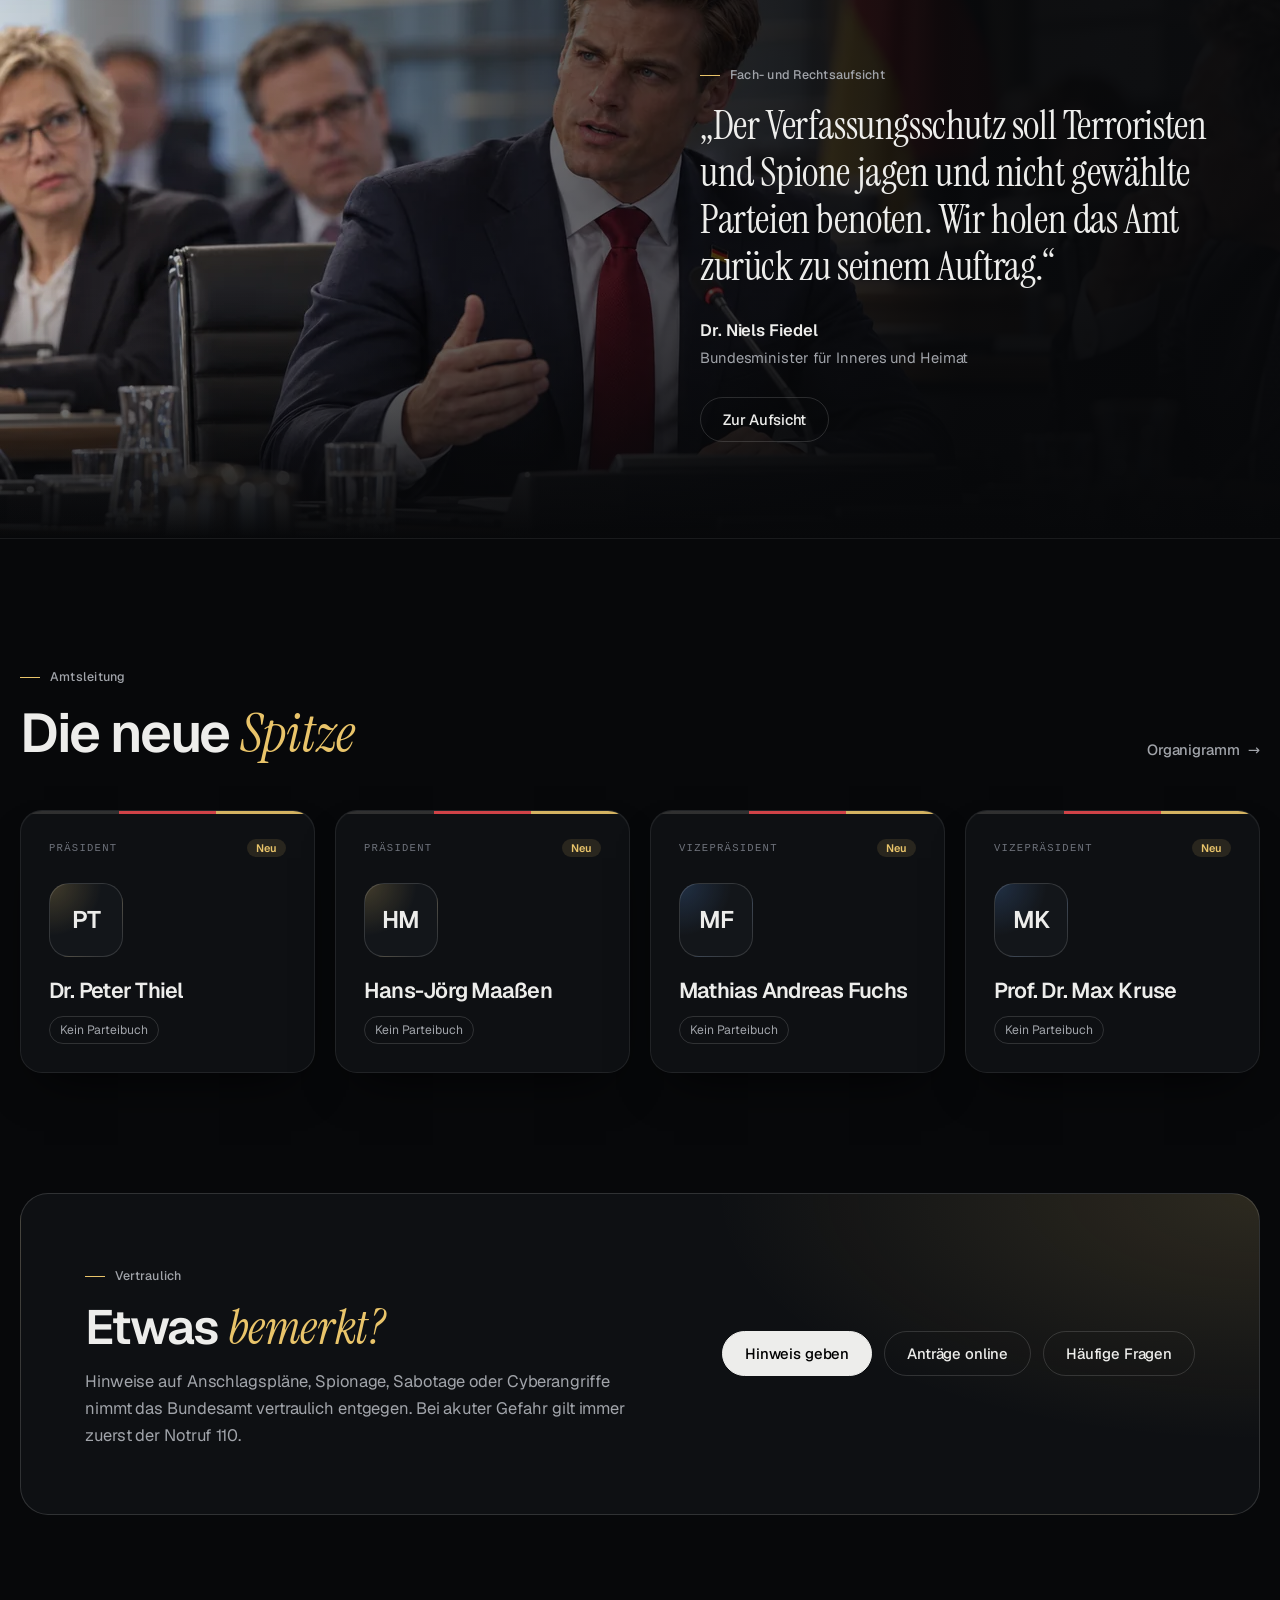
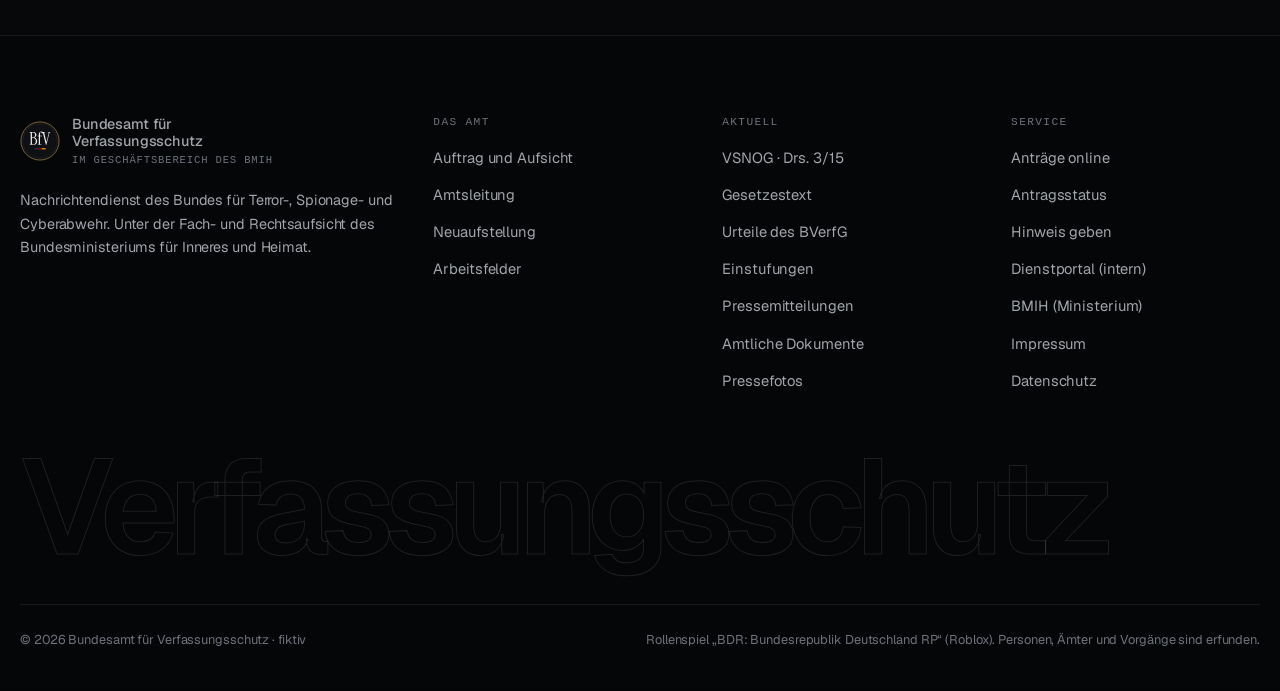
==== commit e59a0674: "Öffentliche Seite Amtliche Dokumente (ohne Hoheitszeichen) Listet die im Dienstportal öffentlich ges" ====
--- a/index.html
+++ b/index.html
@@ -138,6 +138,6 @@
       </div>
     </section>
   </main>
-  <script src="assets/vs.js?v=6"></script>
+  <script src="assets/vs.js?v=7"></script>
 </body>
 </html>
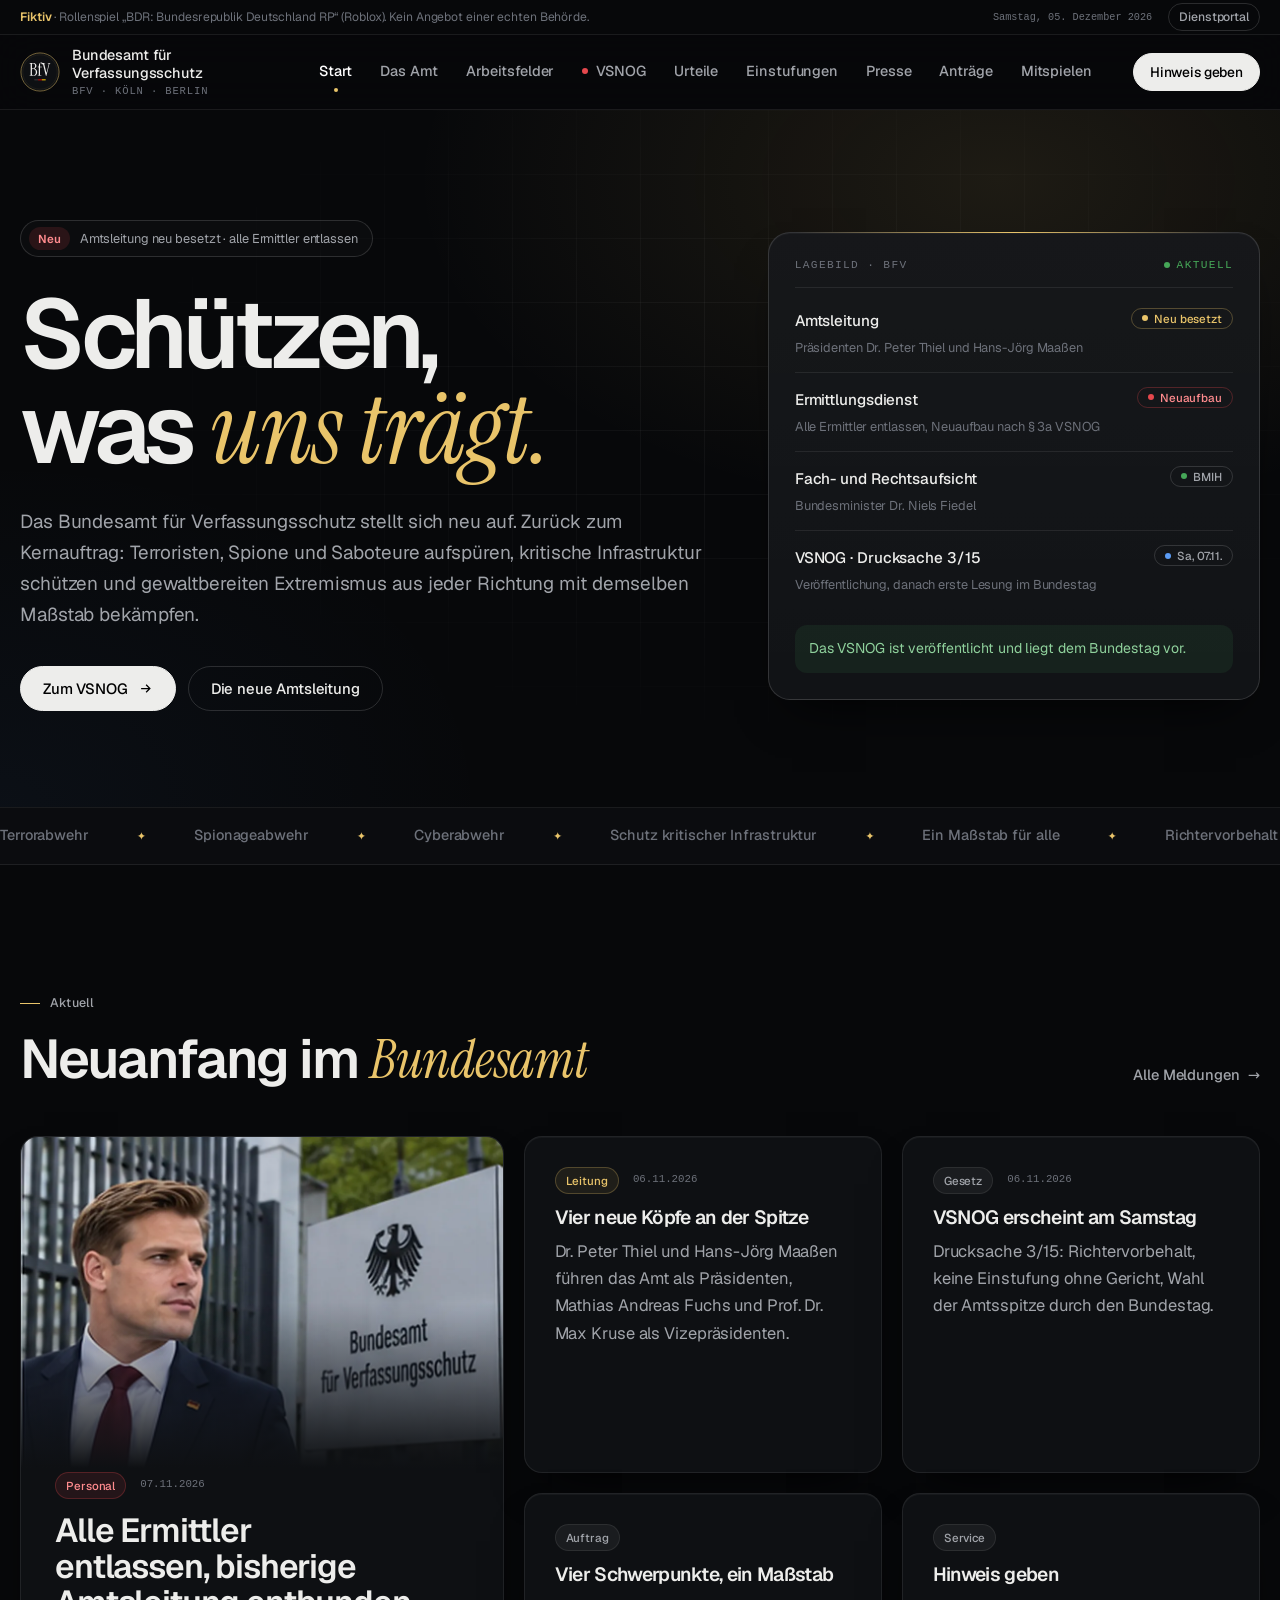
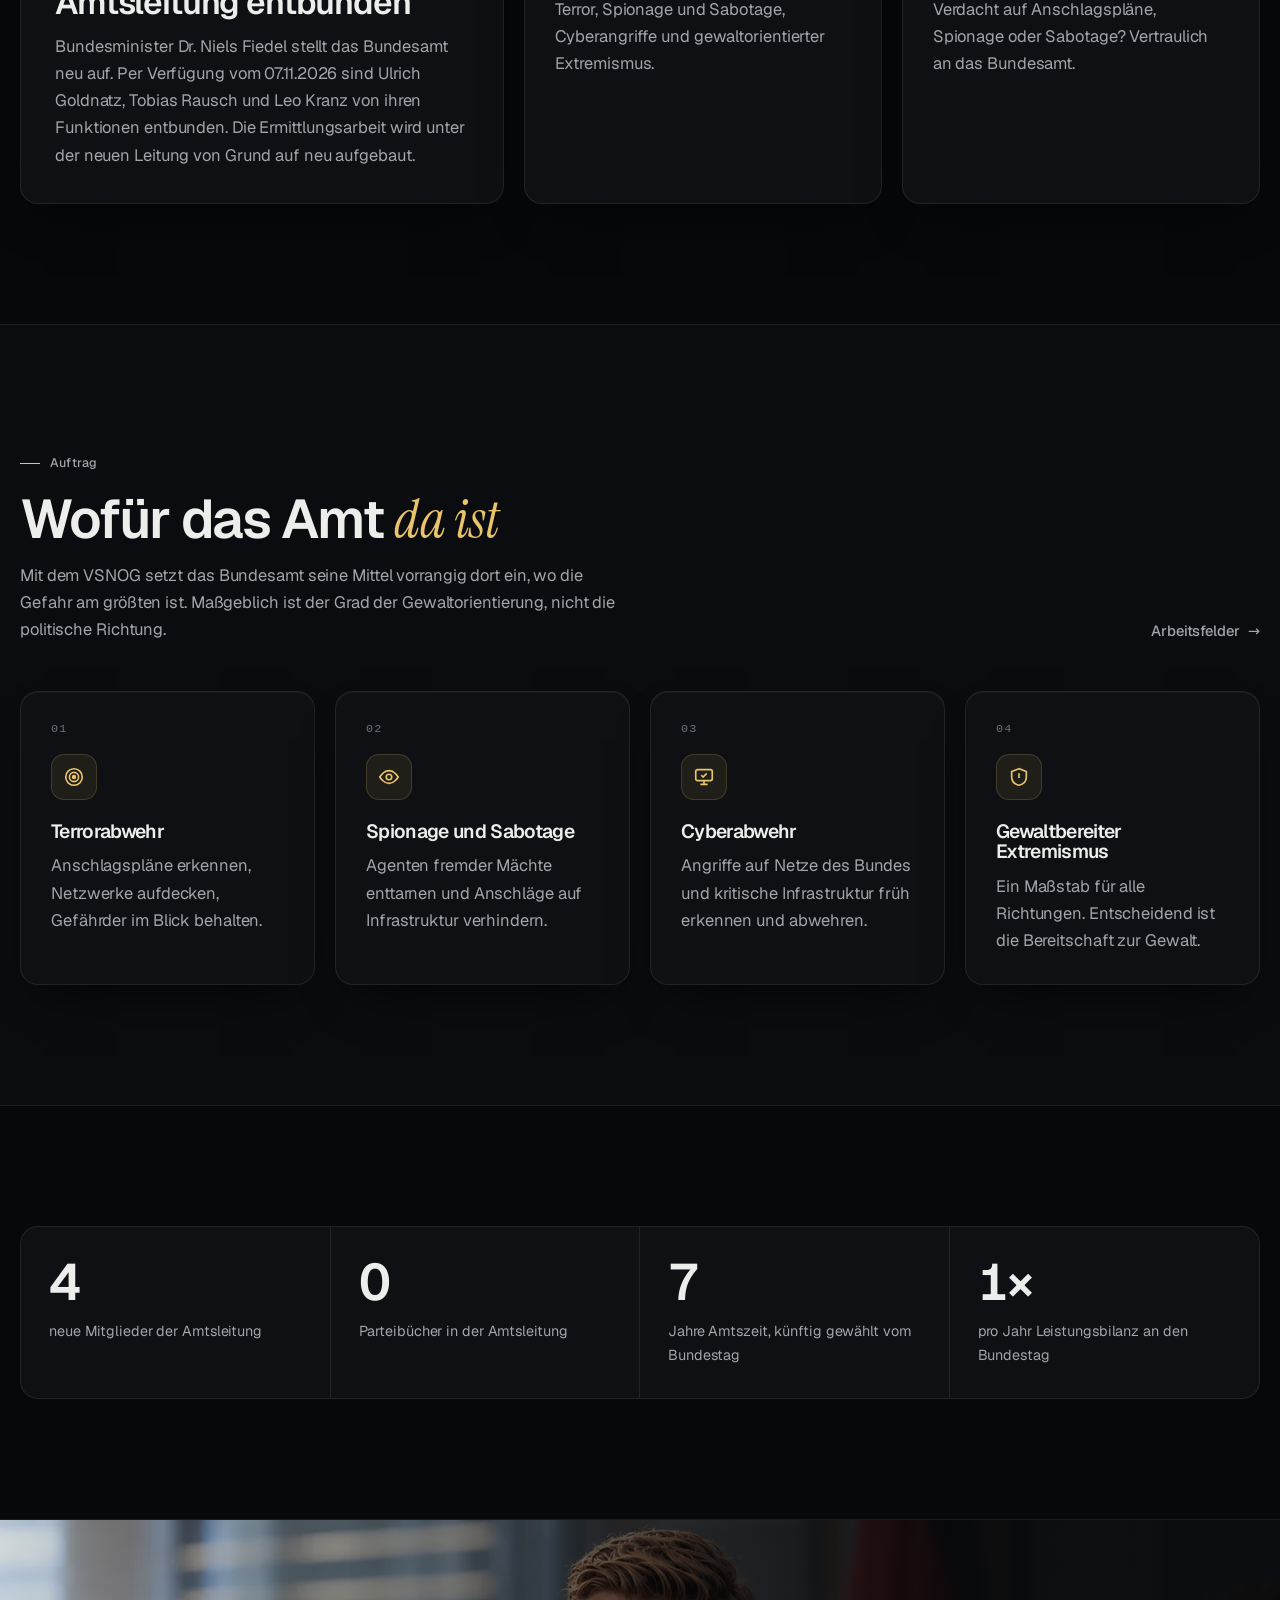
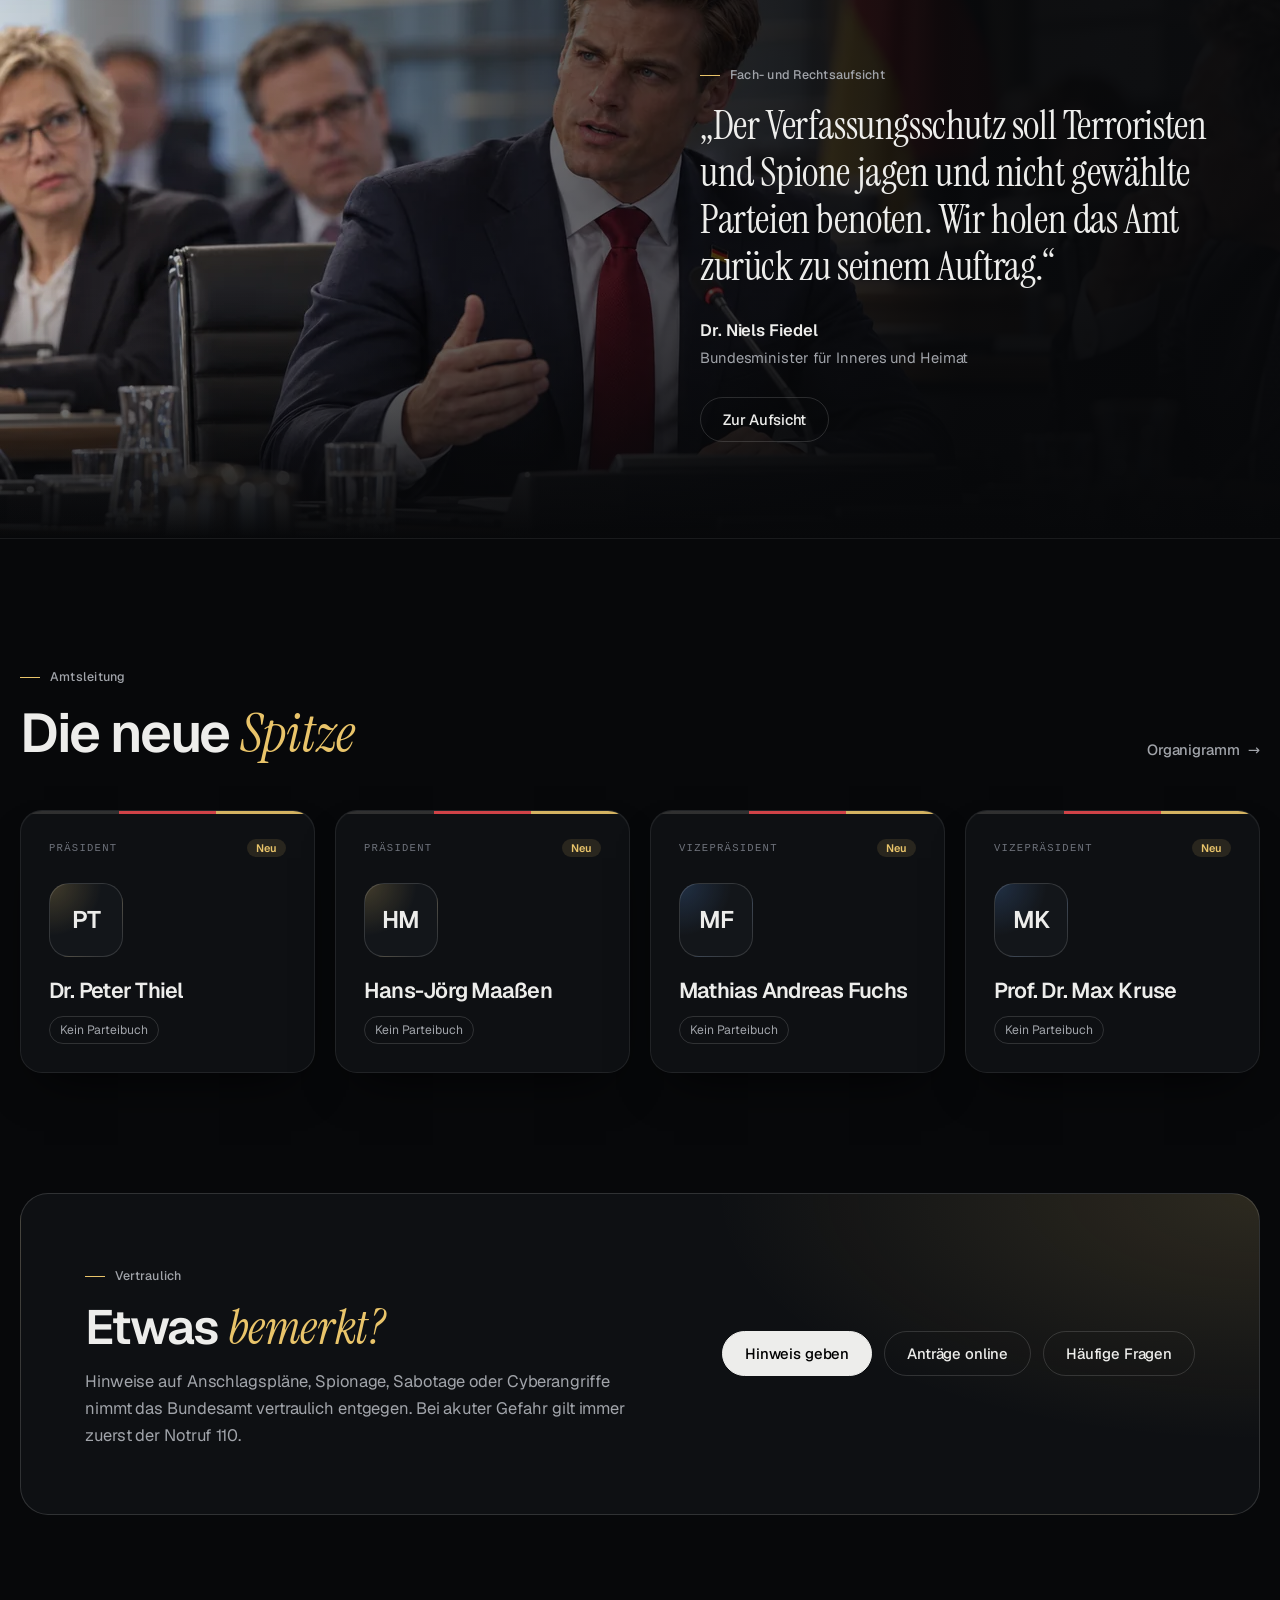
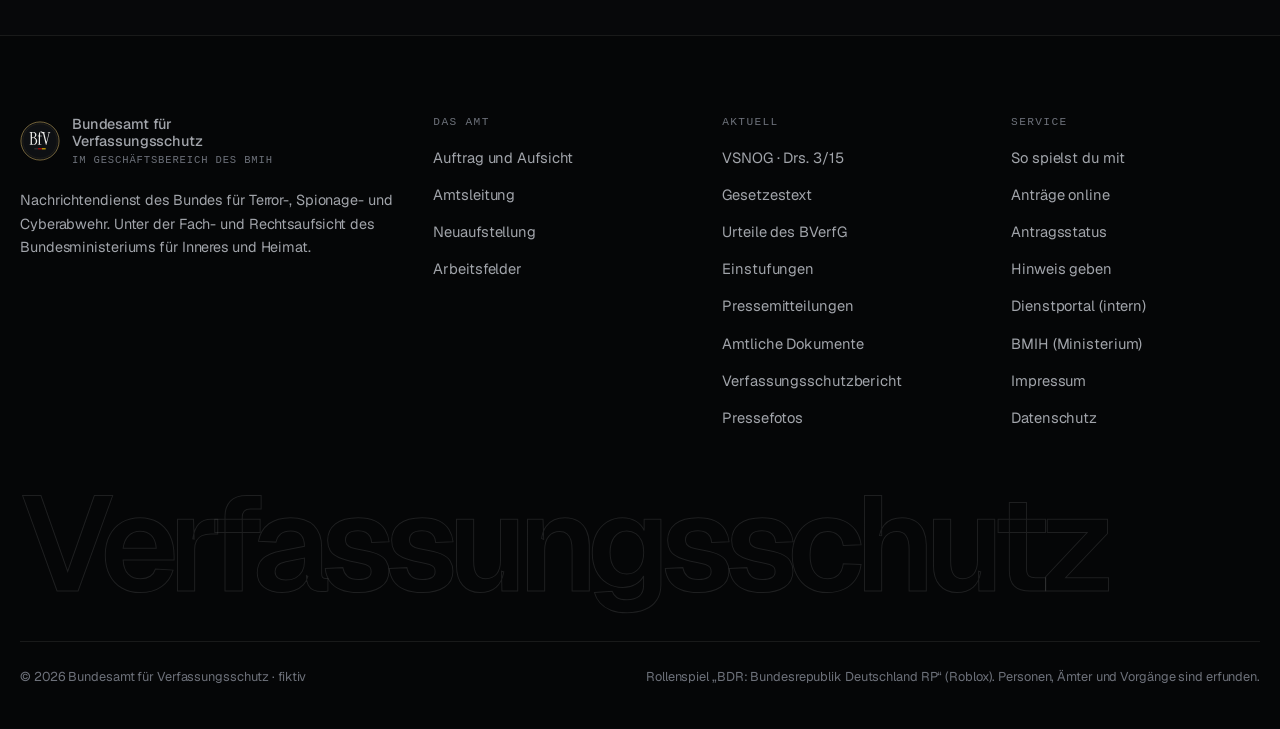
==== commit ae0eaa8e: "Seiten Mitspielen (Spielanleitung) und Verfassungsschutzbericht - mitspielen.html: was das BfV macht" ====
--- a/index.html
+++ b/index.html
@@ -138,6 +138,6 @@
       </div>
     </section>
   </main>
-  <script src="assets/vs.js?v=7"></script>
+  <script src="assets/vs.js?v=8"></script>
 </body>
 </html>
